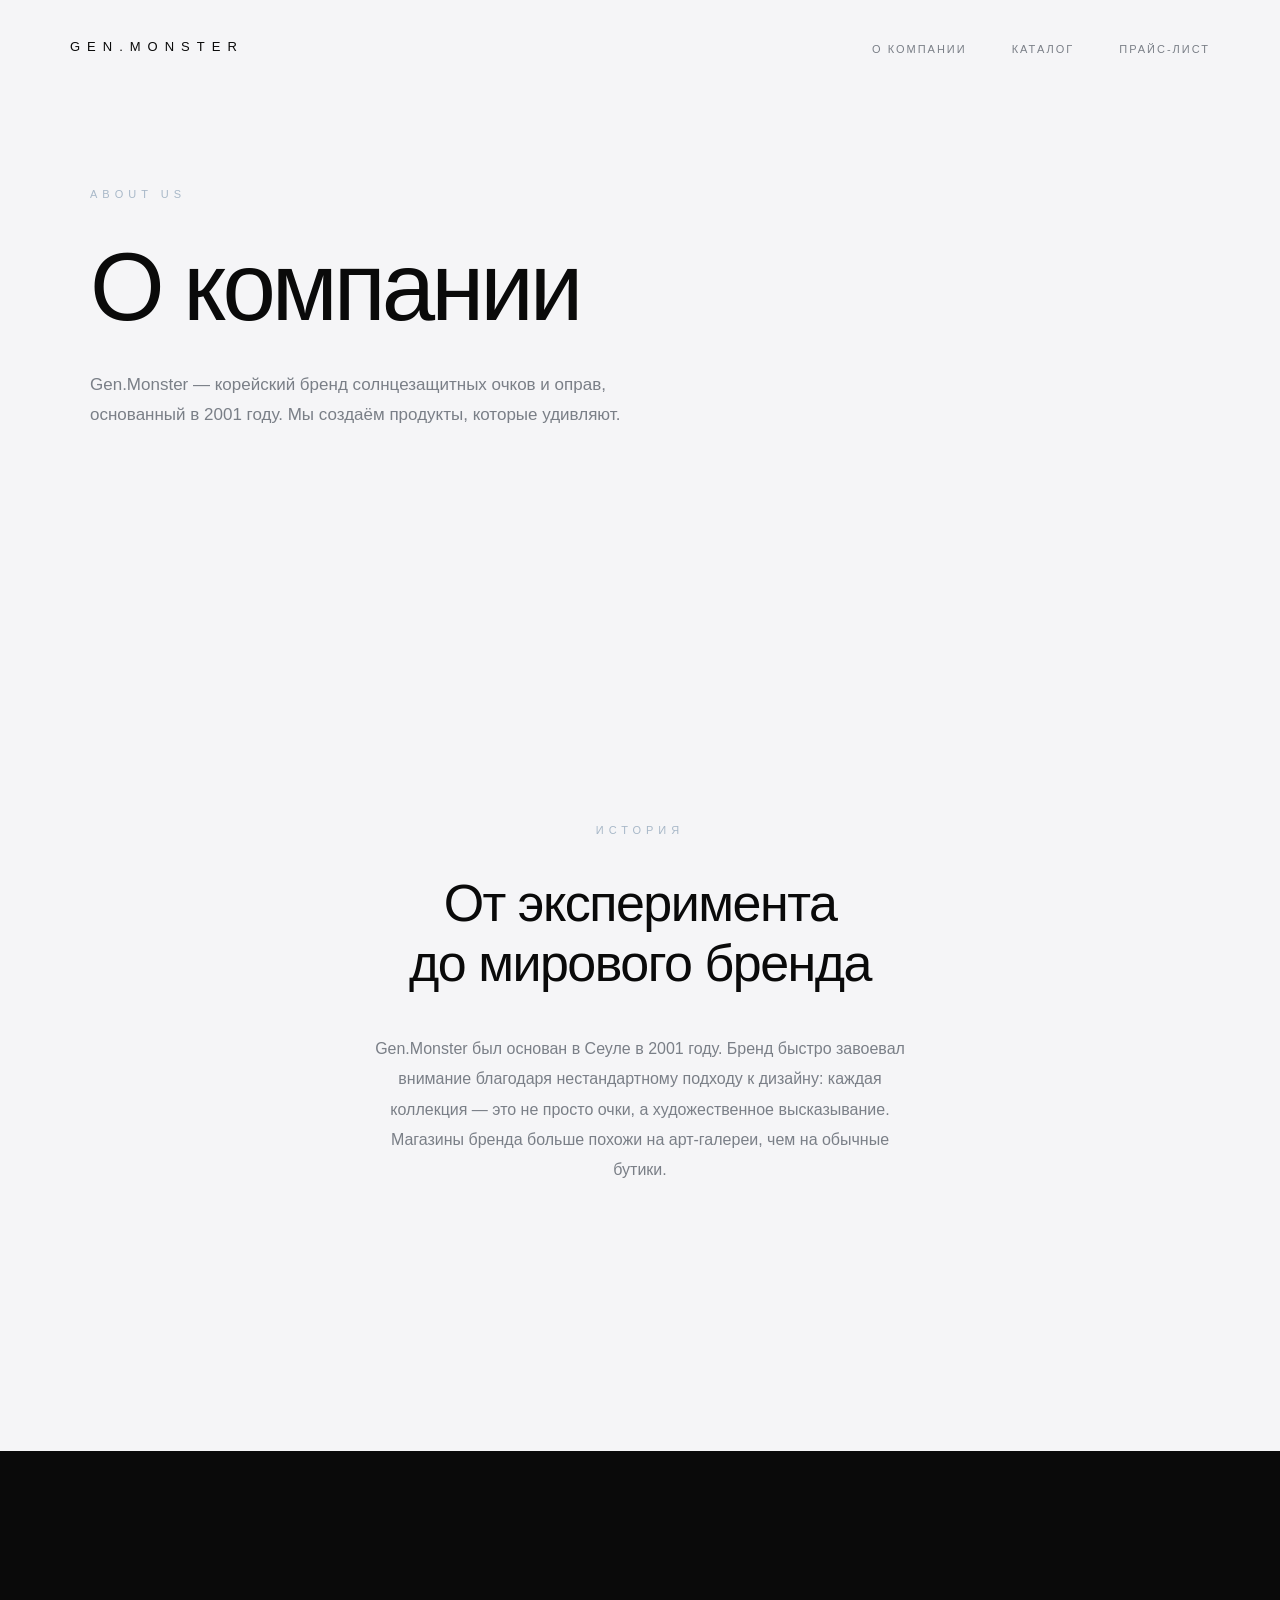
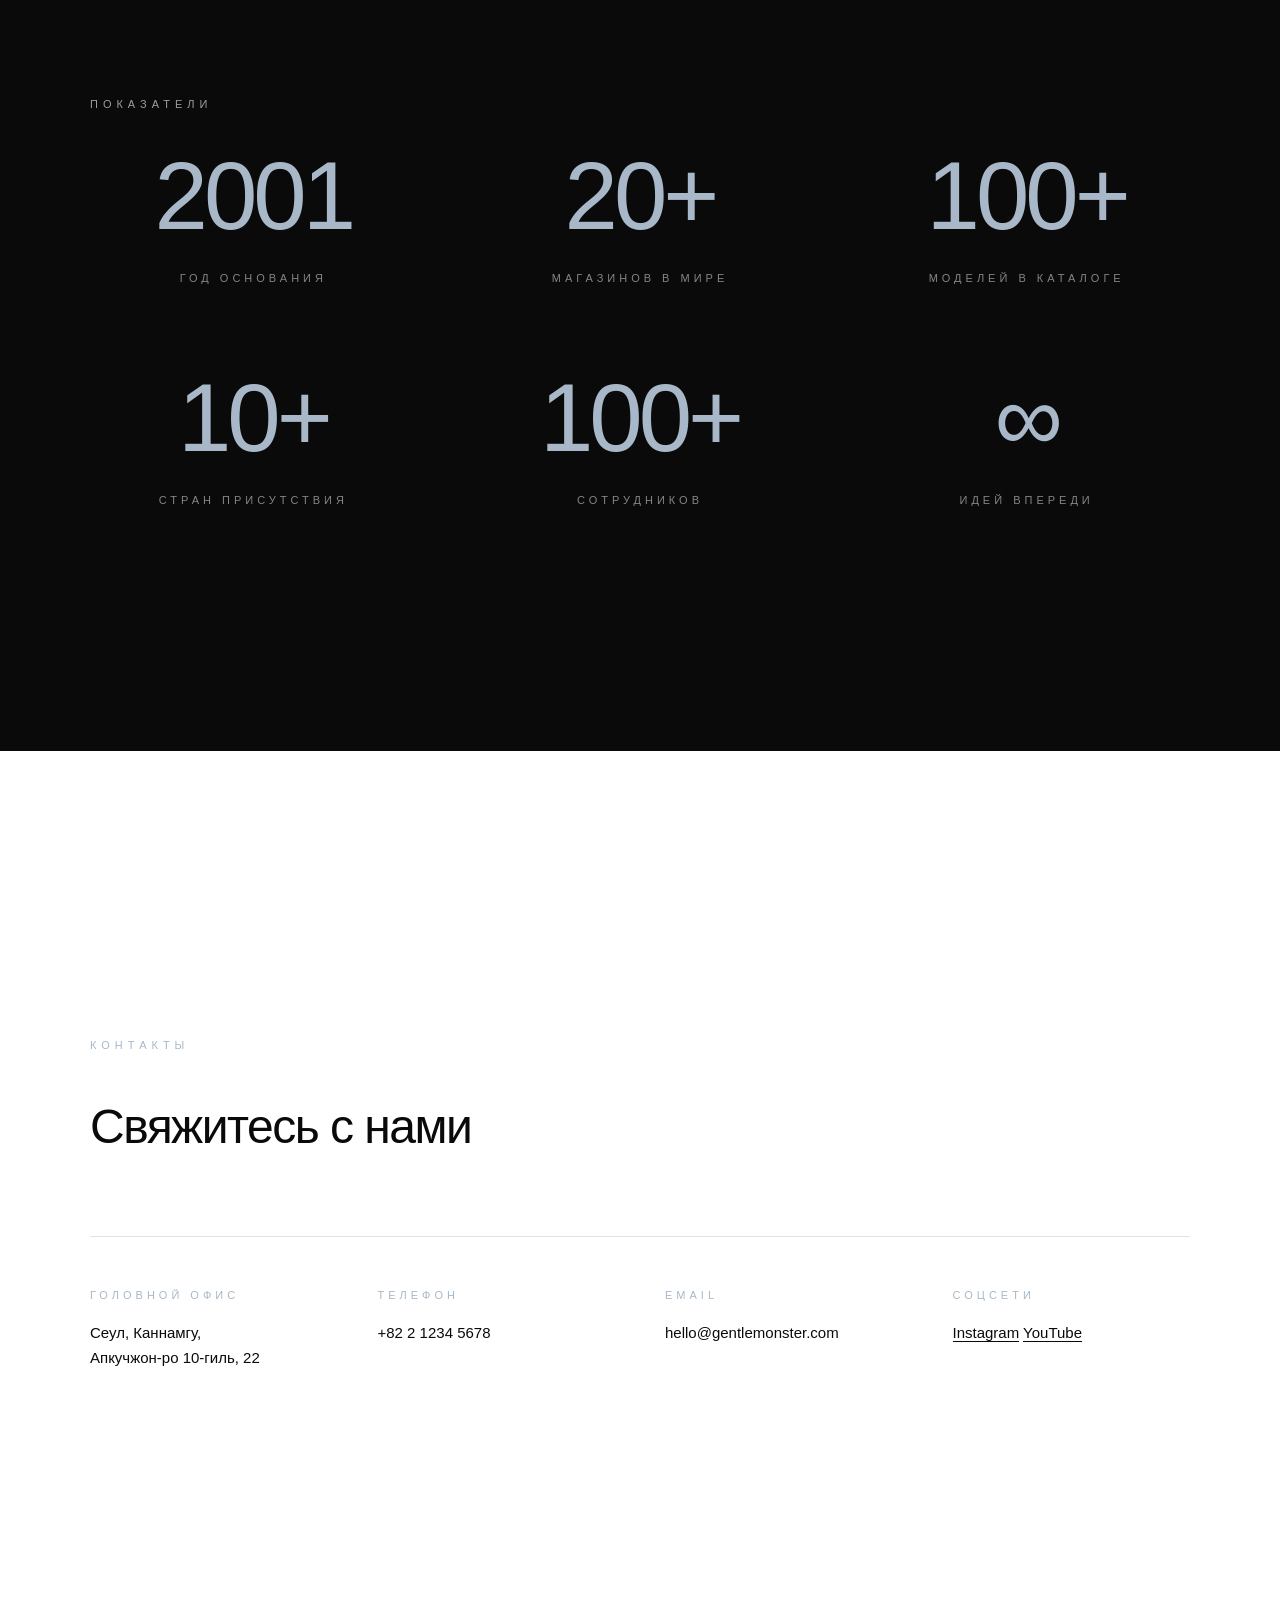
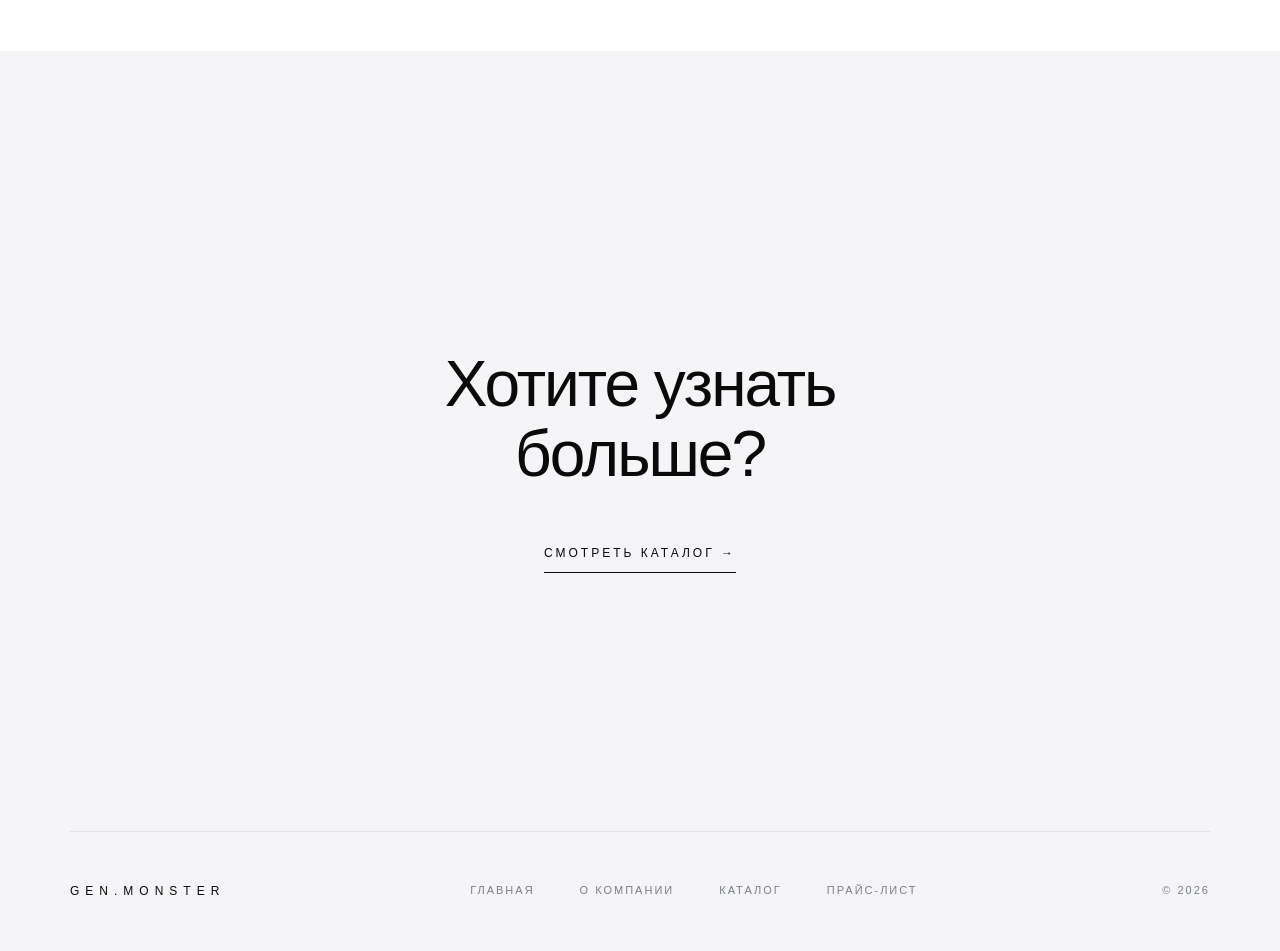
==== about.html @ 1443d214 "Add files via upload" ====
<!DOCTYPE html>
<html lang="ru">
<head>
    <meta charset="UTF-8">
    <meta name="viewport" content="width=device-width, initial-scale=1.0">
    <title>О компании — Gen.Monster</title>
    <link rel="stylesheet" href="styles.css">
</head>
<body>

    <!-- ШАПКА -->
    <header class="header"> 
           <a href="index.html" class="logo">GEN.MONSTER</a>
        <nav class="nav">
            <ul>
                <li><a href="about.html">О компании</a></li>
                <li><a href="catalog.html">Каталог</a></li>
                <li><a href="price.html">Прайс-лист</a></li>
            </ul>
        </nav>
    </header>

    <!-- ЭКРАН 1: ЗАГОЛОВОК -->
    <section class="screen screen-page-head">
        <div class="screen-content">
            <p class="label">About us</p>
            <h1>О компании</h1>
            <p class="page-desc">
                Gen.Monster — корейский бренд солнцезащитных очков и оправ,
                основанный в 2001 году. Мы создаём продукты, которые удивляют.
            </p>
        </div>
    </section>

    <!-- ЭКРАН 2: ИСТОРИЯ -->
    <section class="screen screen-about">
        <div class="screen-content centered">
            <p class="label">История</p>
            <h2>
                От эксперимента<br>
                до мирового бренда
            </h2>
            <p class="desc">
                Gen.Monster был основан в Сеуле в 2001 году.
                Бренд быстро завоевал внимание благодаря нестандартному
                подходу к дизайну: каждая коллекция — это не просто очки,
                а художественное высказывание. Магазины бренда больше похожи
                на арт-галереи, чем на обычные бутики.
            </p>
        </div>
    </section>

    <!-- ЭКРАН 3: ПОКАЗАТЕЛИ -->
    <section class="screen screen-numbers">
        <div class="screen-content">
            <p class="label label-light">Показатели</p>
            <div class="numbers-grid">
                <div class="number-item">
                    <span class="number-value">2001</span>
                    <span class="number-label">Год основания</span>
                </div>
                <div class="number-item">
                    <span class="number-value">20+</span>
                    <span class="number-label">Магазинов в мире</span>
                </div>
                <div class="number-item">
                    <span class="number-value">100+</span>
                    <span class="number-label">Моделей в каталоге</span>
                </div>
                <div class="number-item">
                    <span class="number-value">10+</span>
                    <span class="number-label">Стран присутствия</span>
                </div>
                <div class="number-item">
                    <span class="number-value">100+</span>
                    <span class="number-label">Сотрудников</span>
                </div>
                <div class="number-item">
                    <span class="number-value">∞</span>
                    <span class="number-label">Идей впереди</span>
                </div>
            </div>
        </div>
    </section>

    <!-- ЭКРАН 4: КОНТАКТЫ -->
    <section class="screen screen-contacts">
        <div class="screen-content">
            <p class="label">Контакты</p>
            <h2>Свяжитесь с нами</h2>

            <div class="contacts-grid">
                <div class="contact-item">
                    <span class="contact-label">Головной офис</span>
                    <p>Сеул, Каннамгу,<br>Апкучжон-ро 10-гиль, 22</p>
                </div>
                <div class="contact-item">
                    <span class="contact-label">Телефон</span>
                    <p>+82 2 1234 5678</p>
                </div>
                <div class="contact-item">
                    <span class="contact-label">Email</span>
                    <p>hello@gentlemonster.com</p>
                </div>
                <div class="contact-item">
                    <span class="contact-label">Соцсети</span>
                    <p>
                        <a href="#">Instagram</a>  
                        <a href="#">YouTube</a>
                    </p>
                </div>
            </div>
        </div>
    </section>

    <!-- ЭКРАН 5: ФИНАЛ + ПОДВАЛ -->
    <section class="screen screen-final">
        <div class="screen-content centered">
            <h2>
                Хотите узнать<br>
                больше?
            </h2>
            <a href="catalog.html" class="link-arrow">Смотреть каталог →</a>
        </div>
        <footer class="footer">
            <div class="footer-brand">GEN.MONSTER</div>
           <nav class="footer-nav">
                <ul>
                    <li><a href="index.html">Главная</a></li>
                    <li><a href="about.html">О компании</a></li>
                    <li><a href="catalog.html">Каталог</a></li>
                    <li><a href="price.html">Прайс-лист</a></li>
                </ul>
            </nav>
            <div class="footer-copy">© 2026</div>
        </footer>
    </section>

</body>
</html>
---- styles.css ----
/* ===== RESET ===== */
* {
    margin: 0;
    padding: 0;
    box-sizing: border-box;
}

:root {
    --bg: #f5f5f7;
    --ink: #0a0a0a;
    --muted: #7a7f87;
    --accent: #a8b8c8;
    --light: #ffffff;
}

html {
    scroll-behavior: smooth;
}

body {
    font-family: 'Helvetica Neue', Arial, sans-serif;
    background-color: var(--bg);
    color: var(--ink);
    line-height: 1.6;
    font-weight: 300;
    -webkit-font-smoothing: antialiased;
}

/* ===== ССЫЛКИ: ВСЕ СОСТОЯНИЯ ===== */
a {
    text-decoration: none;
    color: inherit;
    transition: color 0.3s;
}

a:link {
    color: inherit;
}

a:visited {
    color: inherit;
}

a:hover {
    color: var(--accent);
}

a:active {
    color: var(--ink);
}

/* Навигация: обычная и посещённая совпадают */
.nav a:link,
.nav a:visited,
.footer-nav a:link,
.footer-nav a:visited {
    color: var(--muted);
}

.nav a:hover,
.footer-nav a:hover {
    color: var(--ink);
}

.nav a:active,
.footer-nav a:active {
    color: var(--accent);
}

em {
    font-style: italic;
    color: var(--accent);
}

/* ===== HEADER ===== */
.header {
    position: fixed;
    top: 0;
    left: 0;
    right: 0;
    display: flex;
    justify-content: space-between;
    align-items: center;
    padding: 35px 70px;
    z-index: 100;
    background-color: rgba(245, 245, 247, 0.85);
    backdrop-filter: blur(12px);
    -webkit-backdrop-filter: blur(12px);
}

.logo {
    font-size: 13px;
    letter-spacing: 7px;
    font-weight: 400;
    color: var(--ink);
}

/* ===== НАВИГАЦИЯ ===== */
.nav ul,
.footer-nav ul {
    list-style: none;
    display: flex;
    gap: 45px;
    margin: 0;
    padding: 0;
}

.nav li,
.footer-nav li {
    display: inline-block;
}

.nav a,
.footer-nav a {
    font-size: 11px;
    letter-spacing: 2px;
    text-transform: uppercase;
    color: var(--muted);
    transition: color 0.3s;
}

.nav a:hover,
.footer-nav a:hover {
    color: var(--ink);
}

/* ===== ОБЩИЙ КЛАСС ДЛЯ ЭКРАНОВ ===== */
.screen {
    position: relative;
    min-height: 100vh;
    display: flex;
    align-items: center;
    justify-content: center;
    padding: 120px 70px;
    overflow: hidden;
}

.screen-content {
    max-width: 1100px;
    width: 100%;
    position: relative;
    z-index: 2;
}

.screen-content.centered {
    text-align: center;
    max-width: 800px;
}

.screen-bg {
    position: absolute;
    inset: 0;
    z-index: 1;
}

.label {
    display: inline-block;
    font-size: 11px;
    letter-spacing: 5px;
    text-transform: uppercase;
    color: var(--accent);
    margin-bottom: 35px;
}

/* ===== ССЫЛКА СО СТРЕЛКОЙ ===== */
.link-arrow {
    display: inline-block;
    font-size: 12px;
    letter-spacing: 3px;
    text-transform: uppercase;
    color: currentColor;
    padding-bottom: 8px;
    border-bottom: 1px solid currentColor;
    transition: all 0.4s;
}

.link-arrow:hover {
    letter-spacing: 5px;
    color: var(--accent);
    border-bottom-color: var(--accent);
}

/* ===== ЭКРАН 1: HERO ===== */
.screen-hero {
    color: #0a0a0a;
}

.bg-hero {
    background: linear-gradient(160deg, #d8dee5 0%, #a8b8c8 100%);
}

.screen-hero .screen-content {
    max-width: 950px;
}

.screen-hero h1 {
    font-size: 80px;
    font-weight: 300;
    line-height: 1.02;
    letter-spacing: -3px;
    margin-bottom: 55px;
}

.scroll-hint {
    position: absolute;
    bottom: 40px;
    left: 50%;
    transform: translateX(-50%);
    font-size: 10px;
    letter-spacing: 4px;
    text-transform: uppercase;
    color: rgba(255, 255, 255, 0.4);
    z-index: 2;
    animation: pulse 2s infinite;
}

@keyframes pulse {
    0%, 100% { opacity: 0.4; }
    50% { opacity: 1; }
}

/* ===== ЭКРАН 2: О БРЕНДЕ ===== */
.screen-about {
    background-color: var(--bg);
}

.screen-about h2 {
    font-size: 52px;
    font-weight: 300;
    line-height: 1.15;
    letter-spacing: -1.5px;
    margin-bottom: 40px;
}

.screen-about .desc {
    font-size: 16px;
    color: var(--muted);
    max-width: 550px;
    margin: 0 auto;
    line-height: 1.9;
}

/* ===== ЭКРАН 3: ФОТО НА ВЕСЬ ЭКРАН ===== */
.bg-editorial {
    background: linear-gradient(160deg, #c8d0d8 0%, #6a7078 100%);
}

.image-caption {
    position: absolute;
    bottom: 60px;
    left: 70px;
    color: #fff;
    z-index: 2;
}

.image-caption .label {
    color: rgba(255, 255, 255, 0.7);
    margin-bottom: 12px;
}

.image-caption p {
    font-size: 15px;
    letter-spacing: 2px;
}

/* ===== ЭКРАН 4: ЦИФРЫ ===== */
.screen-numbers {
    background-color: #0a0a0a;
    color: #fff;
}

.numbers-grid {
    display: grid;
    grid-template-columns: repeat(3, 1fr);
    gap: 60px;
    text-align: center;
}

.number-value {
    display: block;
    font-size: 96px;
    font-weight: 300;
    letter-spacing: -4px;
    color: var(--accent);
    margin-bottom: 20px;
    line-height: 1;
}

.number-label {
    font-size: 11px;
    letter-spacing: 4px;
    text-transform: uppercase;
    color: rgba(255, 255, 255, 0.5);
}

/* ===== ЭКРАН 5: ПРЕИМУЩЕСТВА ===== */
.screen-features {
    background-color: var(--light);
}

.features-list {
    margin-top: 40px;
}

.feature-row {
    display: grid;
    grid-template-columns: 60px 1fr 1.5fr;
    gap: 40px;
    align-items: center;
    padding: 45px 0;
    border-top: 1px solid #e0e3e8;
}

.feature-row:last-child {
    border-bottom: 1px solid #e8e8e8;
}

.feature-num {
    font-size: 12px;
    letter-spacing: 3px;
    color: var(--accent);
}

.feature-row h3 {
    font-size: 24px;
    font-weight: 300;
    letter-spacing: -0.5px;
}

.feature-row p {
    font-size: 15px;
    color: var(--muted);
    line-height: 1.8;
}

/* ===== ЭКРАН 6: КАРТА ===== */
.bg-map {
    background: linear-gradient(160deg, #a8b0b8 0%, #2a2e33 100%);
}

.map-overlay {
    position: relative;
    z-index: 2;
    text-align: center;
    padding: 60px 80px;
    background-color: rgba(247, 246, 243, 0.92);
    backdrop-filter: blur(15px);
    max-width: 500px;
}

.map-overlay h2 {
    font-size: 32px;
    font-weight: 300;
    margin-bottom: 15px;
    letter-spacing: -0.5px;
}

.map-address {
    font-size: 14px;
    color: var(--muted);
}

/* ===== ЭКРАН 7: ФИНАЛ ===== */
.screen-final {
    flex-direction: column;
    justify-content: space-between;
    background-color: var(--bg);
    padding: 140px 70px 0;
}

.screen-final .screen-content {
    margin: auto;
}

.screen-final h2 {
    font-size: 64px;
    font-weight: 300;
    line-height: 1.1;
    letter-spacing: -2px;
    margin-bottom: 50px;
}

/* ===== FOOTER ===== */
.footer {
    display: flex;
    justify-content: space-between;
    align-items: center;
    width: 100%;
    padding: 50px 0;
    font-size: 11px;
    letter-spacing: 2px;
    text-transform: uppercase;
    color: var(--muted);
    border-top: 1px solid #e0e3e8;
    margin-top: 100px;
}

.footer-brand {
    font-size: 12px;
    letter-spacing: 6px;
    color: var(--ink);
}

.footer-nav {
    display: flex;
    gap: 35px;
}

.footer-nav a {
    transition: color 0.3s;
}

.footer-nav a:hover {
    color: var(--ink);
}

/* ===== АДАПТИВ ===== */
@media (max-width: 900px) {
    .header {
        padding: 25px 30px;
    }
    .nav {
        gap: 20px;
    }
    .nav a {
        font-size: 10px;
    }
    .screen {
        padding: 100px 30px;
    }
    .screen-hero h1 {
        font-size: 44px;
    }
    .screen-about h2 {
        font-size: 32px;
    }
    .screen-final h2 {
        font-size: 38px;
    }
    .numbers-grid {
        grid-template-columns: 1fr;
        gap: 50px;
    }
    .number-value {
        font-size: 64px;
    }
    .feature-row {
        grid-template-columns: 1fr;
        gap: 15px;
    }
    .footer {
        flex-direction: column;
        gap: 25px;
    }
}

/* ===== СТРАНИЦА «О КОМПАНИИ» ===== */

/* Заголовок страницы */
.screen-page-head {
    min-height: 60vh;
    padding-top: 180px;
    align-items: flex-start;
}

.screen-page-head h1 {
    font-size: 96px;
    font-weight: 300;
    letter-spacing: -4px;
    line-height: 1;
    margin-bottom: 35px;
}

.page-desc {
    font-size: 17px;
    color: var(--muted);
    max-width: 550px;
    line-height: 1.8;
}

/* Светлый label (для тёмного фона) */
.label-light {
    color: rgba(255, 255, 255, 0.6);
}

/* Сетка показателей — 3 колонки */
.screen-numbers .numbers-grid {
    grid-template-columns: repeat(3, 1fr);
    gap: 80px 60px;
}

/* Контакты */
.screen-contacts {
    background-color: var(--light);
}

.screen-contacts h2 {
    font-size: 48px;
    font-weight: 300;
    letter-spacing: -1.5px;
    margin-bottom: 70px;
}

.contacts-grid {
    display: grid;
    grid-template-columns: repeat(4, 1fr);
    gap: 50px;
    padding-top: 50px;
    border-top: 1px solid #e0e3e8;
}

.contact-item {
    display: flex;
    flex-direction: column;
    gap: 15px;
}

.contact-label {
    font-size: 11px;
    letter-spacing: 4px;
    text-transform: uppercase;
    color: var(--accent);
}

.contact-item p {
    font-size: 15px;
    color: var(--ink);
    line-height: 1.7;
}

.contact-item p a {
    border-bottom: 1px solid currentColor;
    transition: color 0.3s;
}

.contact-item p a:hover {
    color: var(--accent);
}

/* ===== АДАПТИВ для about.html ===== */
@media (max-width: 900px) {
    .screen-page-head h1 {
        font-size: 52px;
        letter-spacing: -2px;
    }
    .screen-contacts h2 {
        font-size: 32px;
    }
    .contacts-grid {
        grid-template-columns: 1fr 1fr;
        gap: 40px;
    }
    .screen-numbers .numbers-grid {
        grid-template-columns: 1fr 1fr;
    }
}

/* ===== СТРАНИЦА КАТАЛОГ ===== */

.catalog {
    padding: 80px 70px 140px;
    background-color: var(--bg);
}

.catalog-grid {
    display: grid;
    grid-template-columns: repeat(3, 1fr);
    gap: 60px 40px;
    max-width: 1400px;
    margin: 0 auto;
}

.product {
    display: flex;
    flex-direction: column;
}

.product-image {
    width: 100%;
    aspect-ratio: 4 / 5;
    background: linear-gradient(160deg, #d8dee5 0%, #a8b8c8 100%);
    display: flex;
    align-items: center;
    justify-content: center;
    margin-bottom: 30px;
    overflow: hidden;
    transition: transform 0.5s;
}

.product:hover .product-image {
    transform: scale(1.02);
}

.product-placeholder {
    font-size: 11px;
    letter-spacing: 4px;
    text-transform: uppercase;
    color: rgba(255, 255, 255, 0.7);
}

.product-info {
    display: flex;
    flex-direction: column;
    gap: 12px;
}

.product-cat {
    font-size: 10px;
    letter-spacing: 3px;
    text-transform: uppercase;
    color: var(--accent);
}

.product h3 {
    font-size: 22px;
    font-weight: 400;
    letter-spacing: 0.5px;
}

.product-desc {
    font-size: 14px;
    color: var(--muted);
    line-height: 1.7;
    margin-bottom: 8px;
}

.product-specs {
    list-style: none;
    display: flex;
    flex-direction: column;
    gap: 6px;
    padding-top: 15px;
    border-top: 1px solid #e0e3e8;
}

.product-specs li {
    font-size: 12px;
    color: var(--muted);
    letter-spacing: 0.5px;
}

/* ===== АДАПТИВ ===== */
@media (max-width: 900px) {
    .catalog {
        padding: 60px 30px 100px;
    }
    .catalog-grid {
        grid-template-columns: 1fr;
        gap: 60px;
    }
}

/* ===== СТРАНИЦА ПРАЙС-ЛИСТ ===== */

.price {
    padding: 60px 70px 140px;
    background-color: var(--bg);
}

.price-wrapper {
    max-width: 1200px;
    margin: 0 auto;
}

.price-table {
    width: 100%;
    border-collapse: collapse;
    font-size: 14px;
}

/* Шапка таблицы */
.price-table thead th {
    background-color: #0a0a0a;
    color: #ffffff;
    text-align: left;
    padding: 22px 24px;
    font-size: 11px;
    letter-spacing: 3px;
    text-transform: uppercase;
    font-weight: 400;
}

.price-col {
    text-align: right;
    white-space: nowrap;
}

/* Заголовки категорий */
.row-category td {
    background-color: #d8dee5;
    color: #0a0a0a;
    font-size: 11px;
    letter-spacing: 4px;
    text-transform: uppercase;
    padding: 18px 24px;
    font-weight: 500;
}

.row-services td {
    background-color: #a8b8c8;
}

/* Обычные строки */
.price-table tbody td {
    padding: 20px 24px;
    border-bottom: 1px solid #e0e3e8;
    color: var(--ink);
}

.row-odd td {
    background-color: #f5f5f7;
}

.row-even td {
    background-color: #ffffff;
}

/* Акция */
.row-promo td {
    background-color: #0a0a0a;
    color: #a8b8c8;
    font-size: 14px;
    letter-spacing: 1px;
    padding: 22px 24px;
}

.row-promo .price-col {
    font-size: 18px;
    font-weight: 500;
    color: #a8b8c8;
}

/* Примечание */
.price-note {
    margin-top: 25px;
    font-size: 12px;
    color: var(--muted);
    letter-spacing: 1px;
    text-align: right;
}

/* Hover по строкам */
.price-table tbody tr:not(.row-category):not(.row-promo):hover td {
    background-color: #eef1f5;
}

/* ===== АДАПТИВ ===== */
@media (max-width: 900px) {
    .price {
        padding: 40px 20px 100px;
    }
    .price-table {
        font-size: 12px;
    }
    .price-table thead th,
    .price-table tbody td {
        padding: 14px 12px;
    }
    .price-table thead th:nth-child(3),
    .price-table tbody td:nth-child(3) {
        display: none;
    }
}
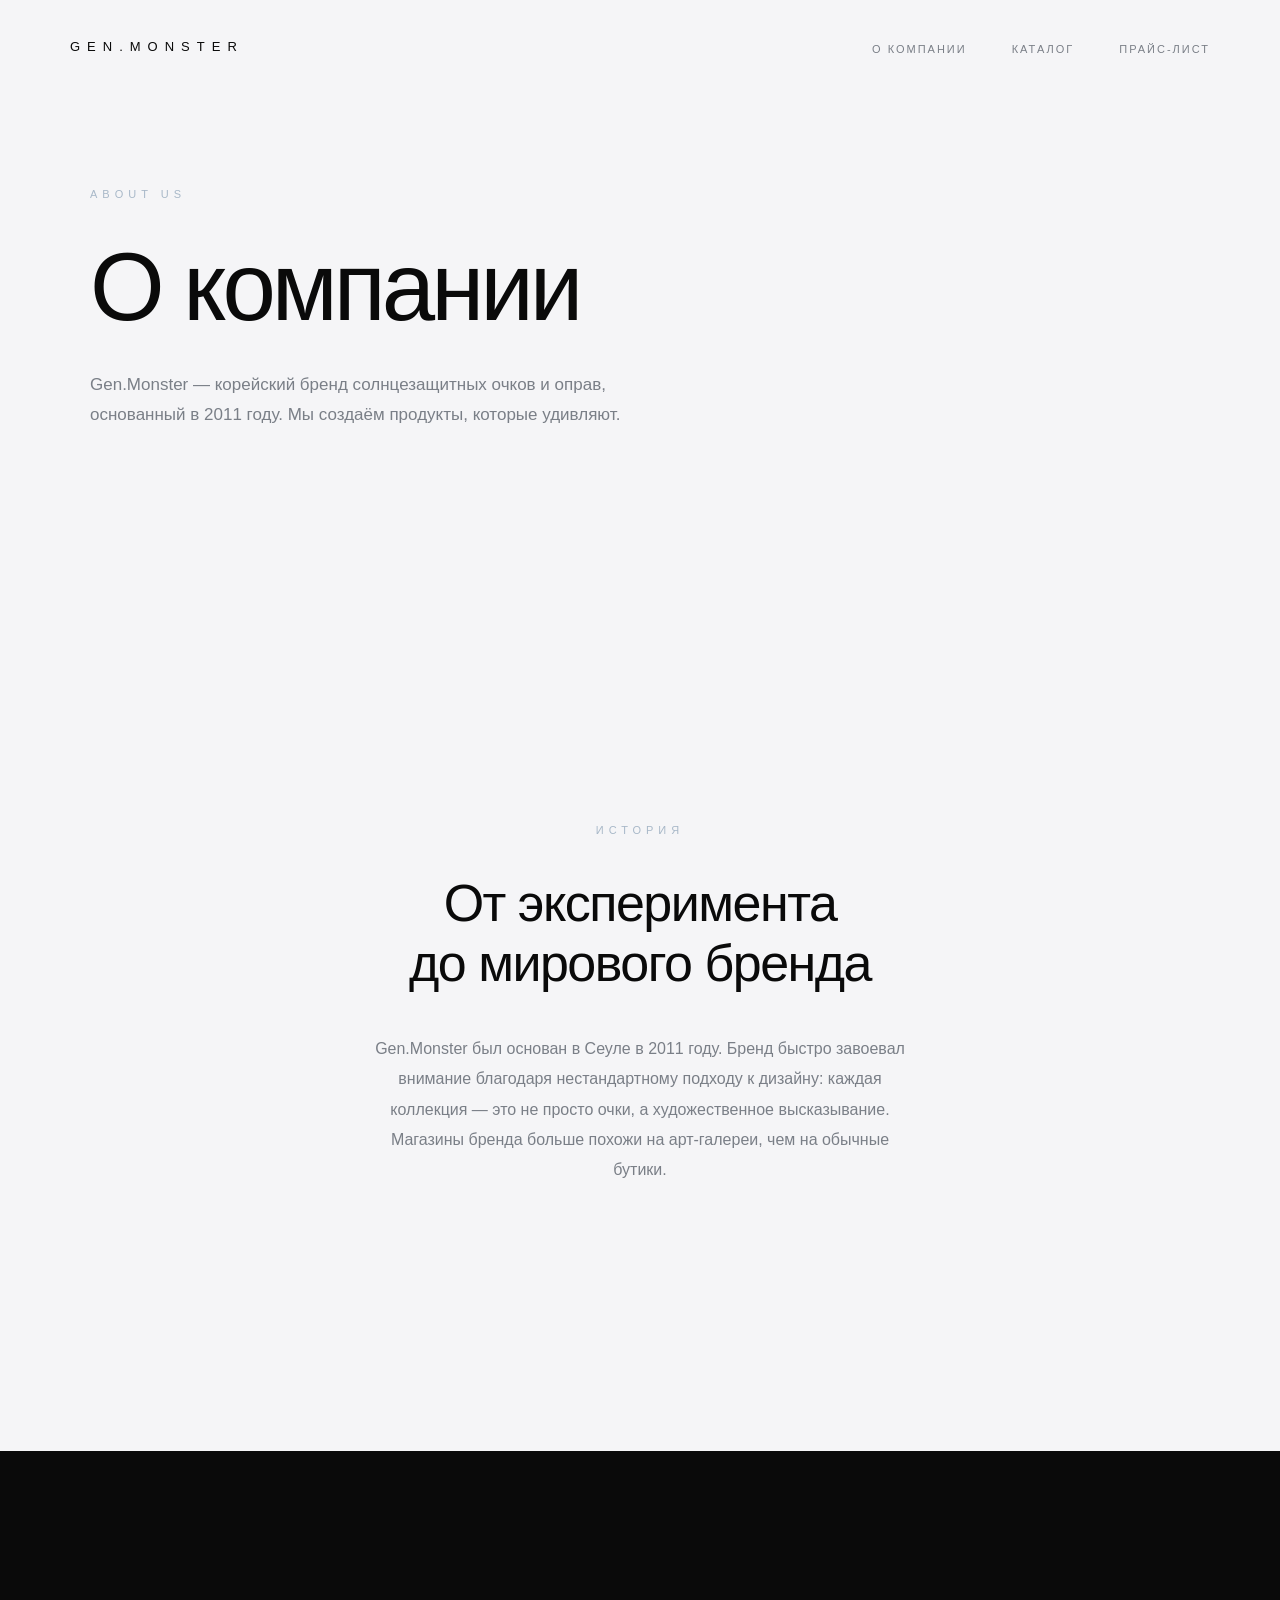
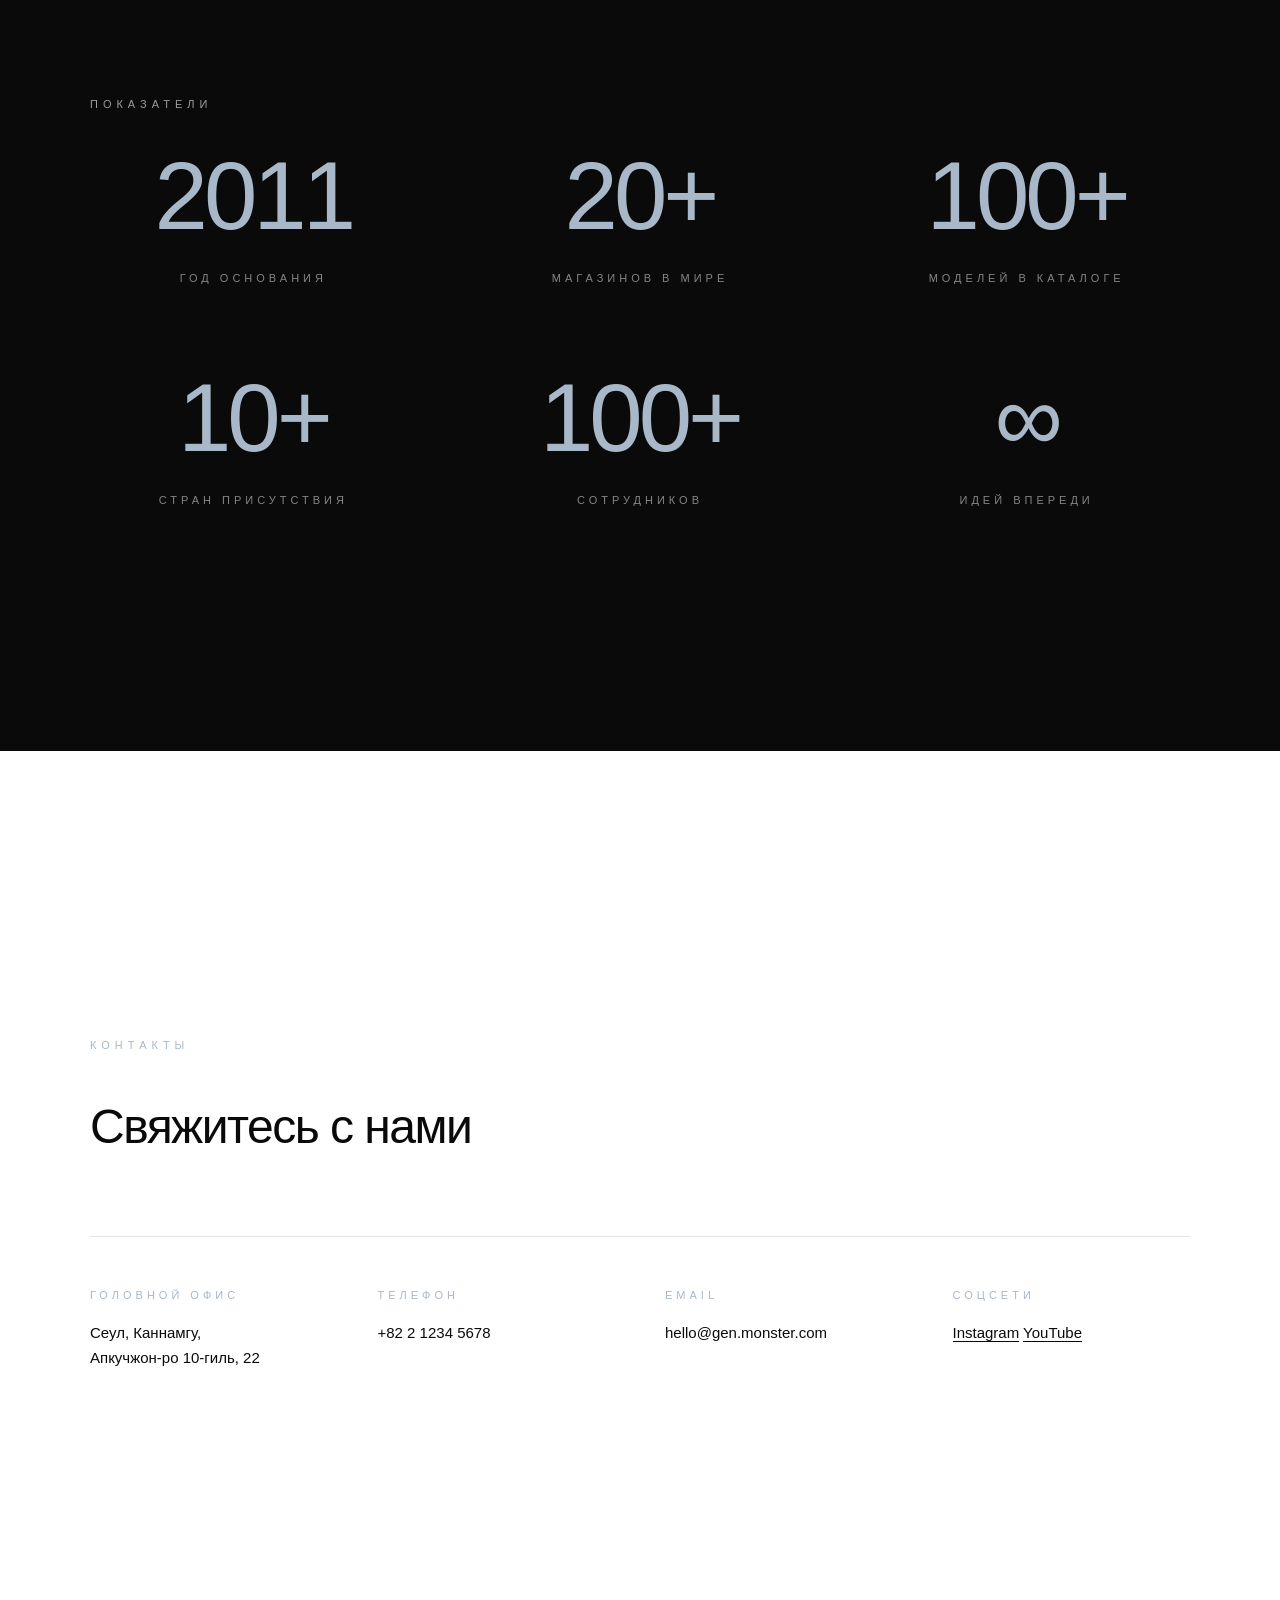
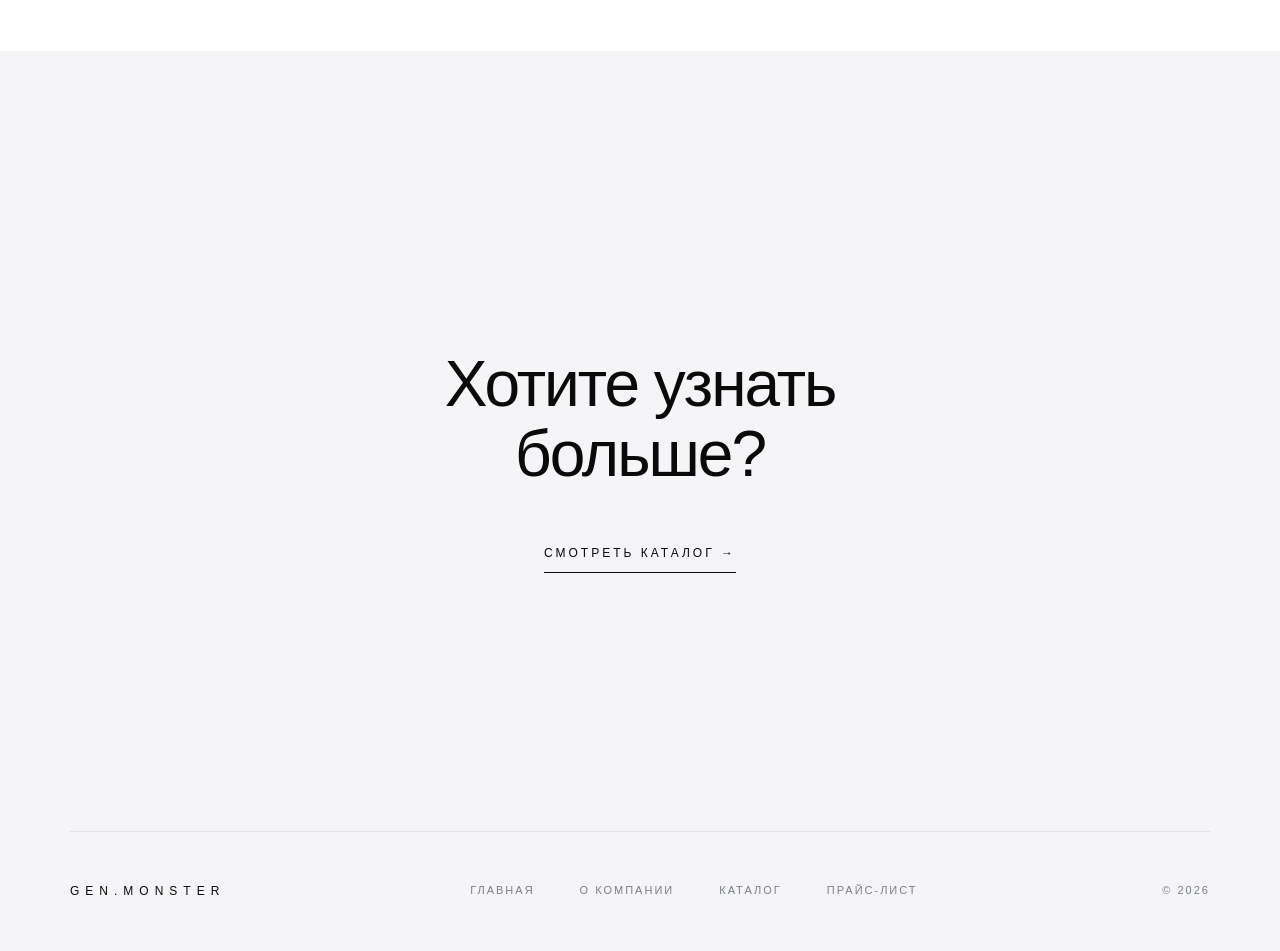
==== commit 7a142ee8: "Update about.html исправление года на 11 и почты" ====
--- a/about.html
+++ b/about.html
@@ -27,7 +27,7 @@
             <h1>О компании</h1>
             <p class="page-desc">
                 Gen.Monster — корейский бренд солнцезащитных очков и оправ,
-                основанный в 2001 году. Мы создаём продукты, которые удивляют.
+                основанный в 2011 году. Мы создаём продукты, которые удивляют.
             </p>
         </div>
     </section>
@@ -41,7 +41,7 @@
                 до мирового бренда
             </h2>
             <p class="desc">
-                Gen.Monster был основан в Сеуле в 2001 году.
+                Gen.Monster был основан в Сеуле в 2011 году.
                 Бренд быстро завоевал внимание благодаря нестандартному
                 подходу к дизайну: каждая коллекция — это не просто очки,
                 а художественное высказывание. Магазины бренда больше похожи
@@ -56,7 +56,7 @@
             <p class="label label-light">Показатели</p>
             <div class="numbers-grid">
                 <div class="number-item">
-                    <span class="number-value">2001</span>
+                    <span class="number-value">2011</span>
                     <span class="number-label">Год основания</span>
                 </div>
                 <div class="number-item">
@@ -100,7 +100,7 @@
                 </div>
                 <div class="contact-item">
                     <span class="contact-label">Email</span>
-                    <p>hello@gentlemonster.com</p>
+                    <p>hello@gen.monster.com</p>
                 </div>
                 <div class="contact-item">
                     <span class="contact-label">Соцсети</span>
@@ -137,4 +137,4 @@
     </section>
 
 </body>
-</html>+</html>
--- a/styles.css
+++ b/styles.css
@@ -151,6 +151,27 @@
     position: absolute;
     inset: 0;
     z-index: 1;
+    overflow: hidden;
+
+}
+
+.screen-bg img,
+.screen-bg video,
+.screen-bg iframe {
+    position: absolute;
+    inset: 0;
+    width: 100%;
+    height: 100%;
+    object-fit: cover;
+    border: 0;
+    display: block;
+}
+
+.overlay {
+    position: absolute;
+    inset: 0;
+    background: rgba(245, 245, 247, 0.25);
+    z-index: 1;
 }
 
 .label {
@@ -339,13 +360,15 @@
 }
 
 .map-overlay {
-    position: relative;
+    position: absolute;
+    bottom: 0;
+    left: 0;
+    right: 0;
     z-index: 2;
     text-align: center;
-    padding: 60px 80px;
-    background-color: rgba(247, 246, 243, 0.92);
+    padding: 40px 60px;
+    background-color: rgba(247, 246, 243, 0.95);
     backdrop-filter: blur(15px);
-    max-width: 500px;
 }
 
 .map-overlay h2 {
@@ -414,46 +437,62 @@
     color: var(--ink);
 }
 
-/* ===== АДАПТИВ ===== */
 @media (max-width: 900px) {
     .header {
-        padding: 25px 30px;
-    }
-    .nav {
+        padding: 20px 25px;
+        flex-wrap: wrap;
+        gap: 15px;
+    }
+
+    .logo {
+        font-size: 11px;
+        letter-spacing: 4px;
+    }
+
+    .nav ul {
         gap: 20px;
     }
+
     .nav a {
-        font-size: 10px;
-    }
+        font-size: 9px;
+        letter-spacing: 1px;
+    }
+
     .screen {
         padding: 100px 30px;
     }
+
     .screen-hero h1 {
         font-size: 44px;
     }
+
     .screen-about h2 {
         font-size: 32px;
     }
+
     .screen-final h2 {
         font-size: 38px;
     }
+
     .numbers-grid {
         grid-template-columns: 1fr;
         gap: 50px;
     }
+
     .number-value {
         font-size: 64px;
     }
+
     .feature-row {
         grid-template-columns: 1fr;
         gap: 15px;
     }
+
     .footer {
         flex-direction: column;
         gap: 25px;
     }
 }
-
 /* ===== СТРАНИЦА «О КОМПАНИИ» ===== */
 
 /* Заголовок страницы */
@@ -585,6 +624,17 @@
     margin-bottom: 30px;
     overflow: hidden;
     transition: transform 0.5s;
+}
+
+.product-image img {
+    width: 100%;
+    height: 100%;
+    object-fit: cover;
+    display: block;
+}
+
+.product:hover .product-image {
+    transform: scale(1.02);
 }
 
 .product:hover .product-image {
@@ -762,3 +812,55 @@
     }
 }
 
+@media (max-width: 600px) {
+    .header {
+        padding: 15px 18px;
+    }
+
+    .logo {
+        font-size: 10px;
+        letter-spacing: 3px;
+    }
+
+    .nav ul {
+        gap: 12px;
+    }
+
+    .nav a {
+        font-size: 8px;
+        letter-spacing: 1px;
+    }
+
+    .screen {
+        padding: 90px 20px 60px;
+    }
+
+    .screen-hero h1 {
+        font-size: 32px;
+        letter-spacing: -1px;
+    }
+
+    .screen-about h2 {
+        font-size: 24px;
+    }
+
+    .screen-page-head h1 {
+        font-size: 38px;
+    }
+
+    .screen-final h2 {
+        font-size: 28px;
+    }
+
+    .number-value {
+        font-size: 48px;
+    }
+
+    .map-overlay {
+        padding: 30px 25px;
+    }
+
+    .map-overlay h2 {
+        font-size: 22px;
+    }
+}
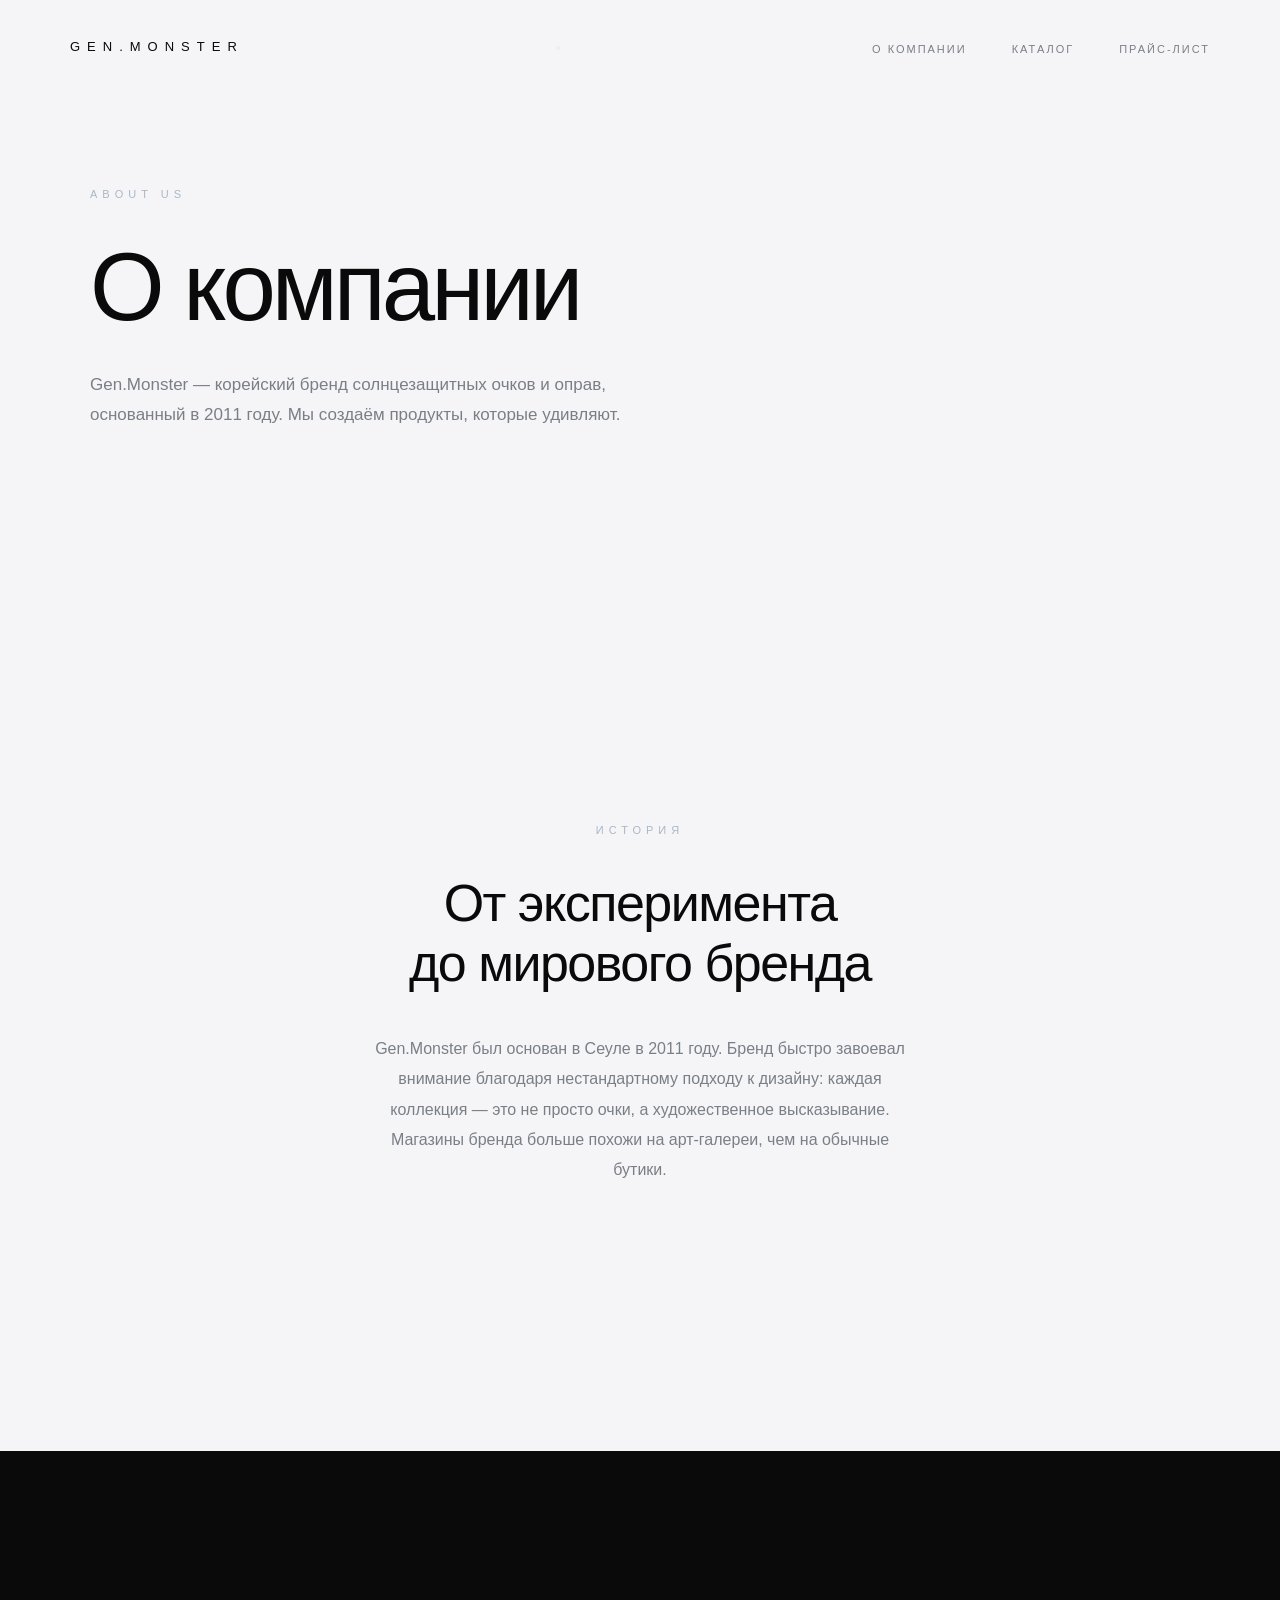
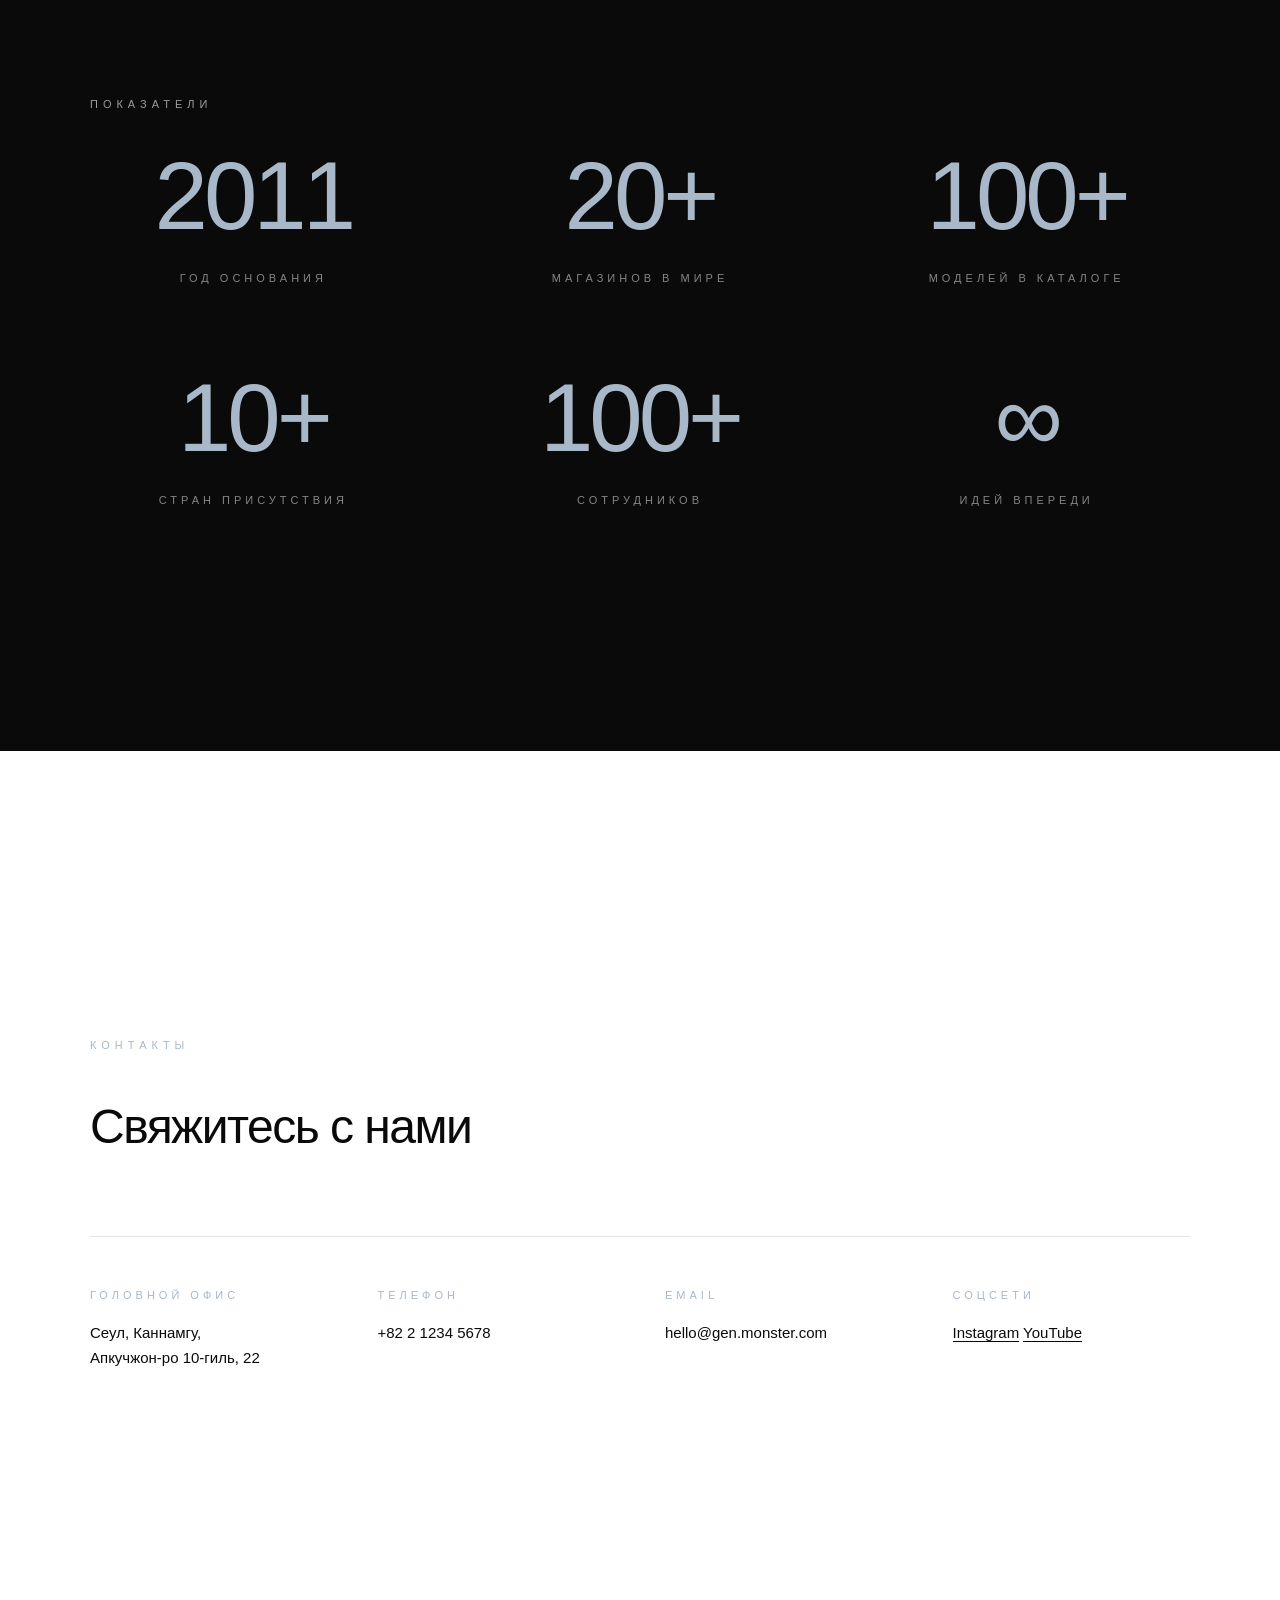
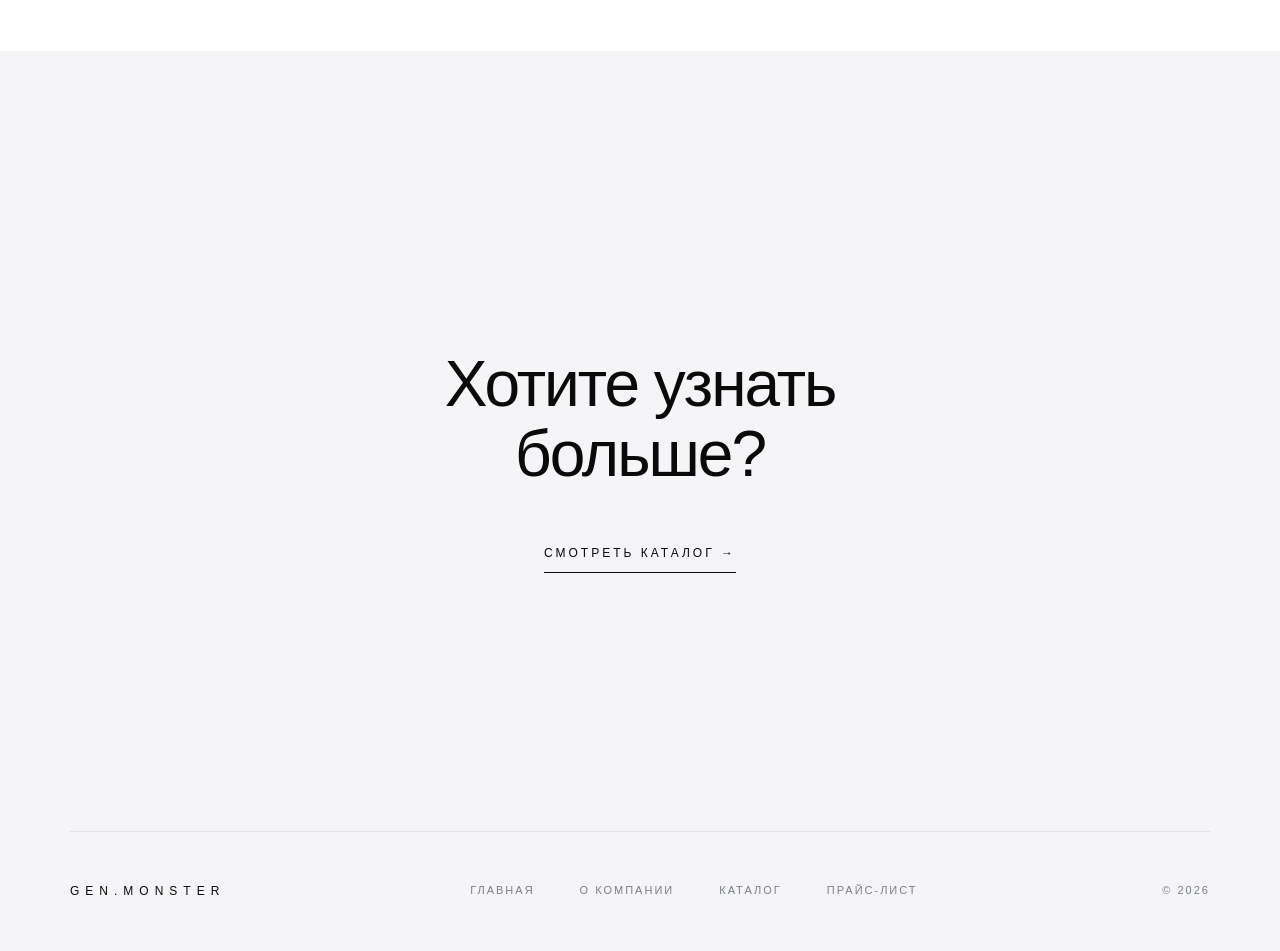
==== commit 4b2adec9: "Update about.html  <button class="burger" id="burger" aria-label="Открыть меню">         <span></sp" ====
--- a/about.html
+++ b/about.html
@@ -5,12 +5,18 @@
     <meta name="viewport" content="width=device-width, initial-scale=1.0">
     <title>О компании — Gen.Monster</title>
     <link rel="stylesheet" href="styles.css">
+    <script src="js/script.js" defer></script>
 </head>
 <body>
 
     <!-- ШАПКА -->
     <header class="header"> 
            <a href="index.html" class="logo">GEN.MONSTER</a>
+           <button class="burger" id="burger" aria-label="Открыть меню">
+                <span></span>
+                <span></span>
+                <span></span>
+            </button>
         <nav class="nav">
             <ul>
                 <li><a href="about.html">О компании</a></li>
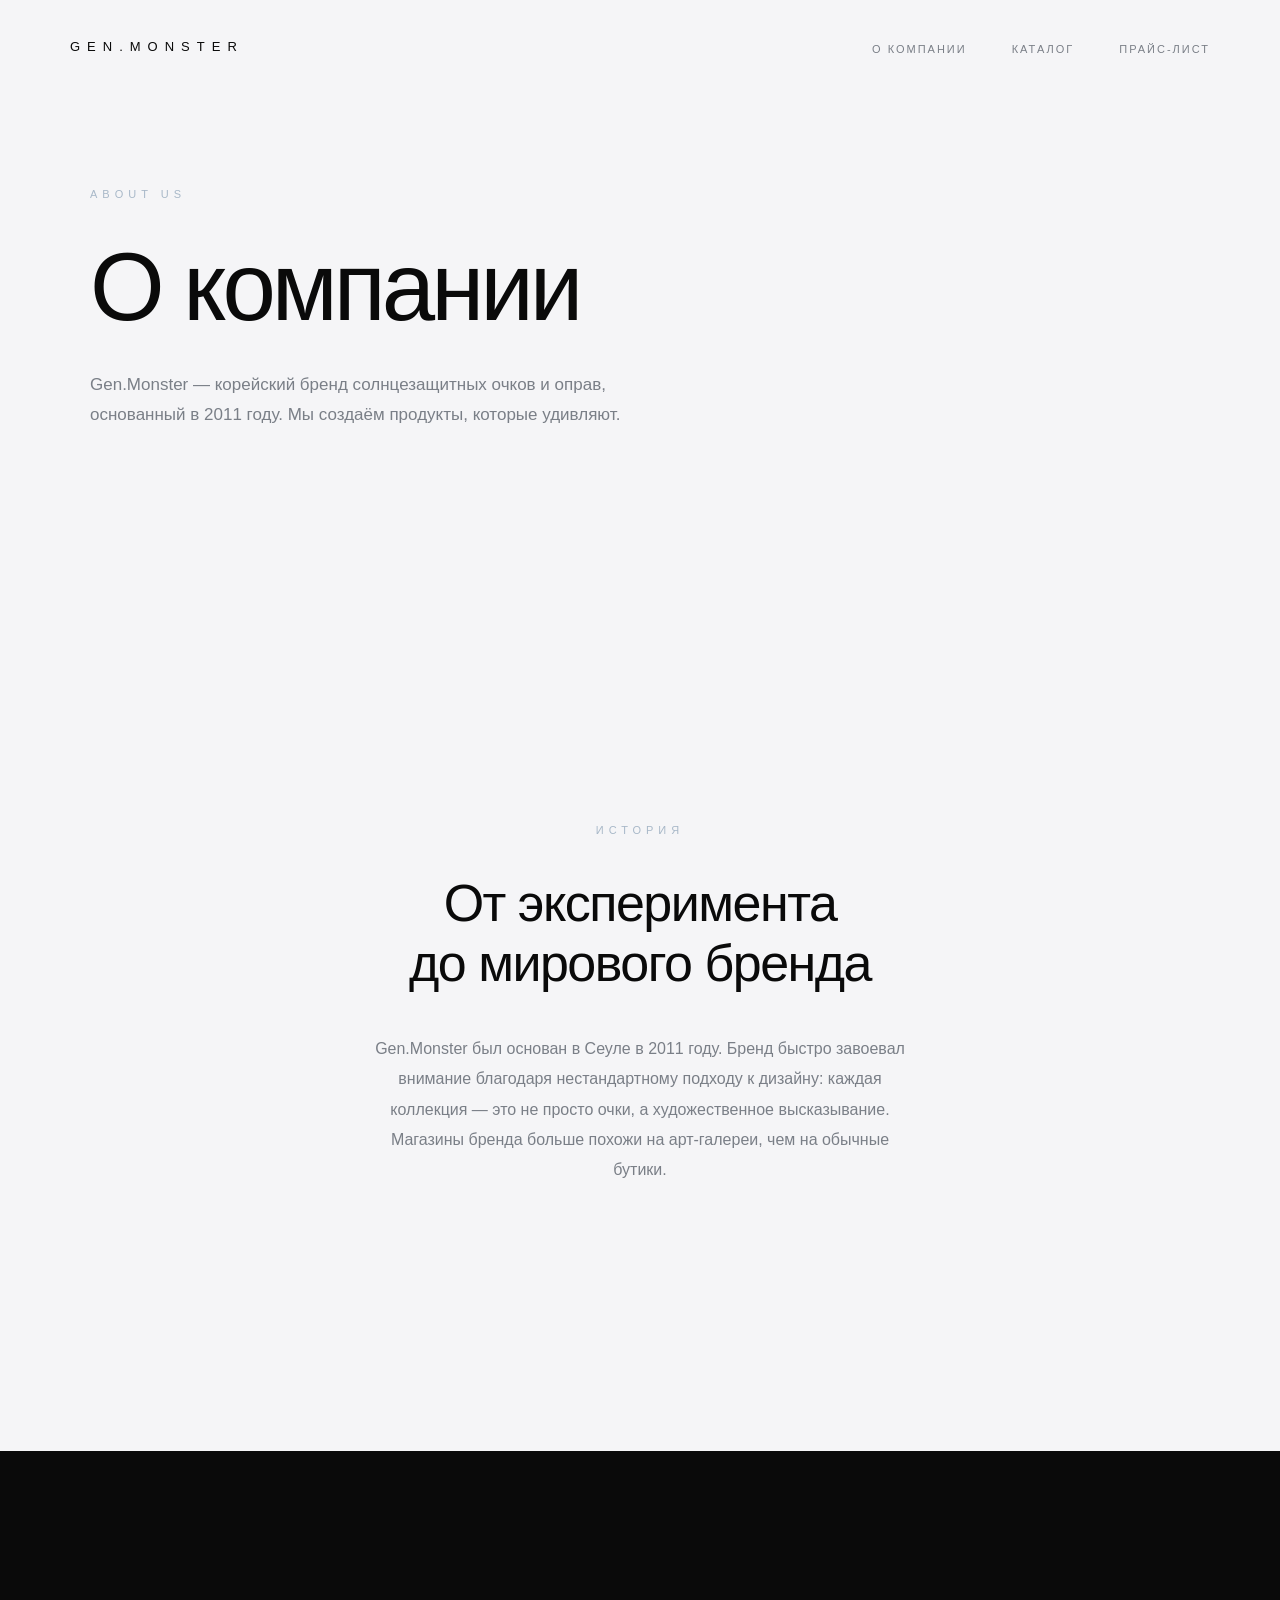
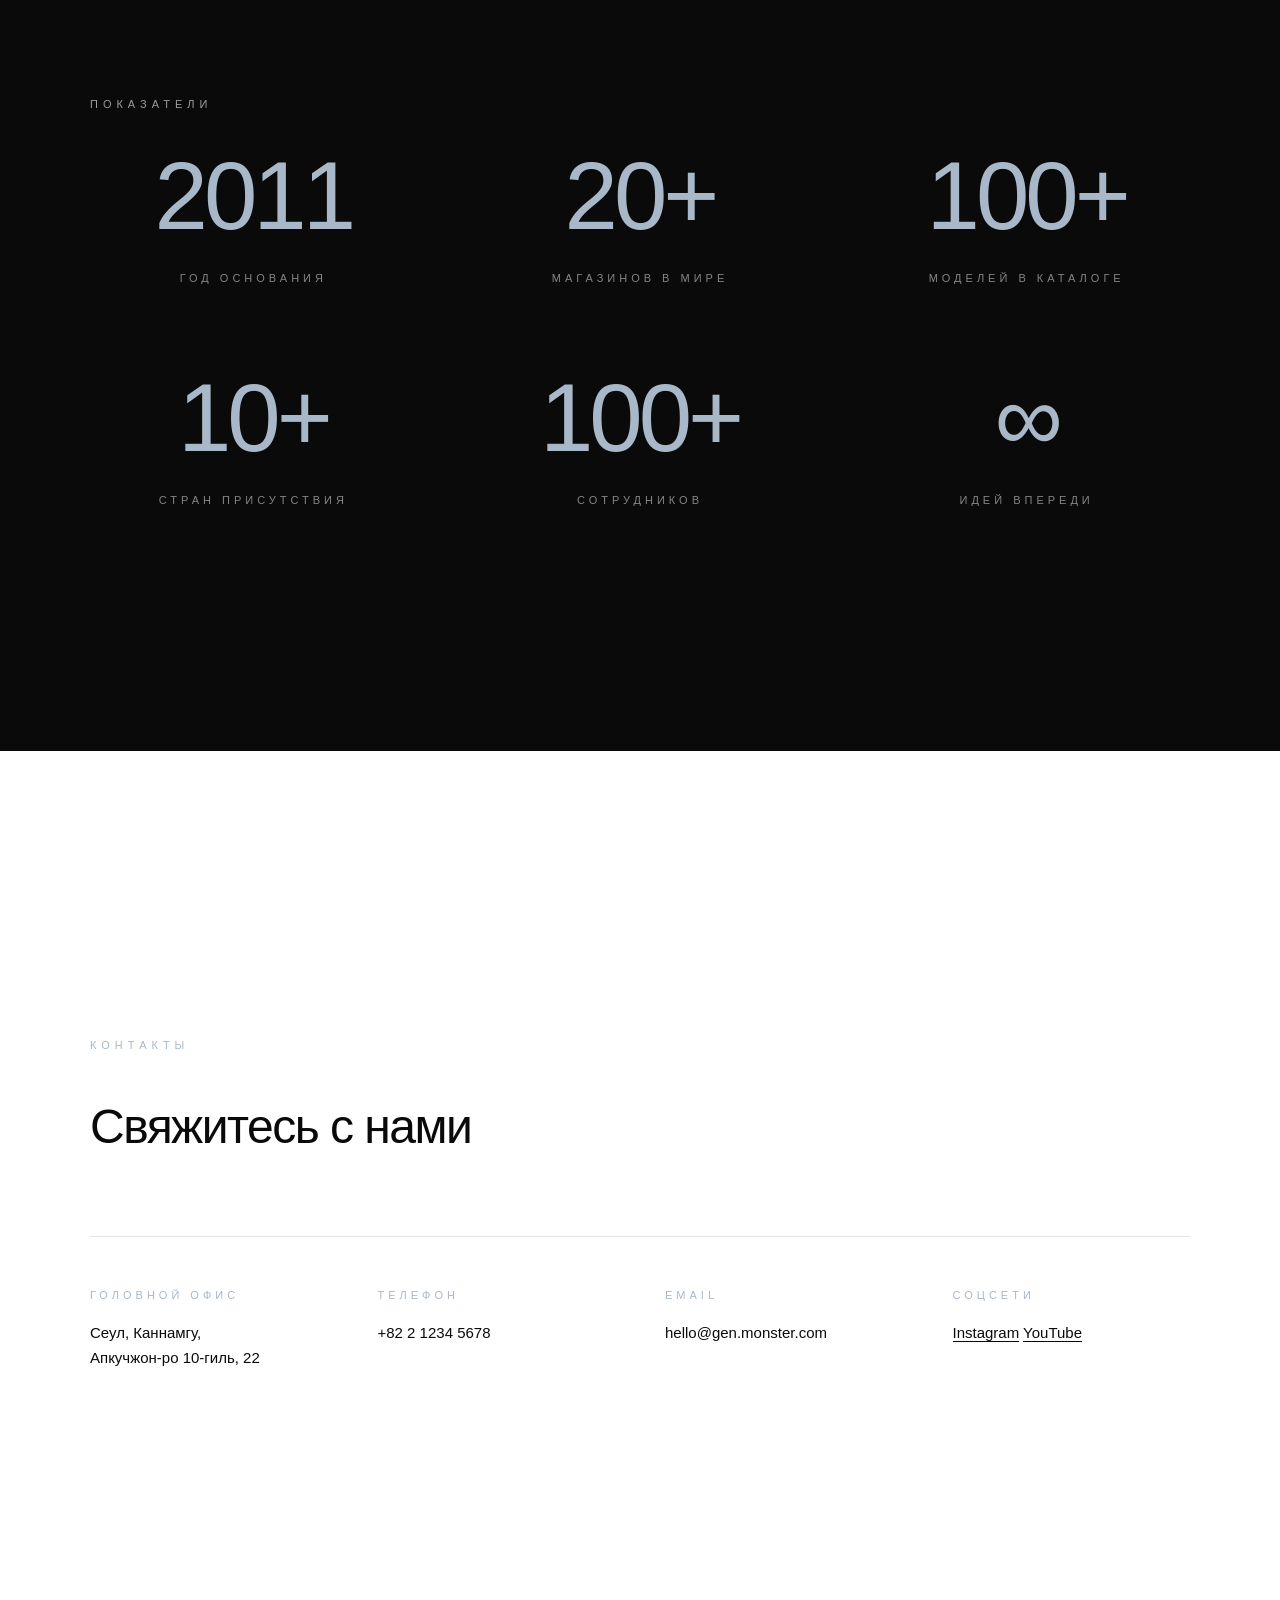
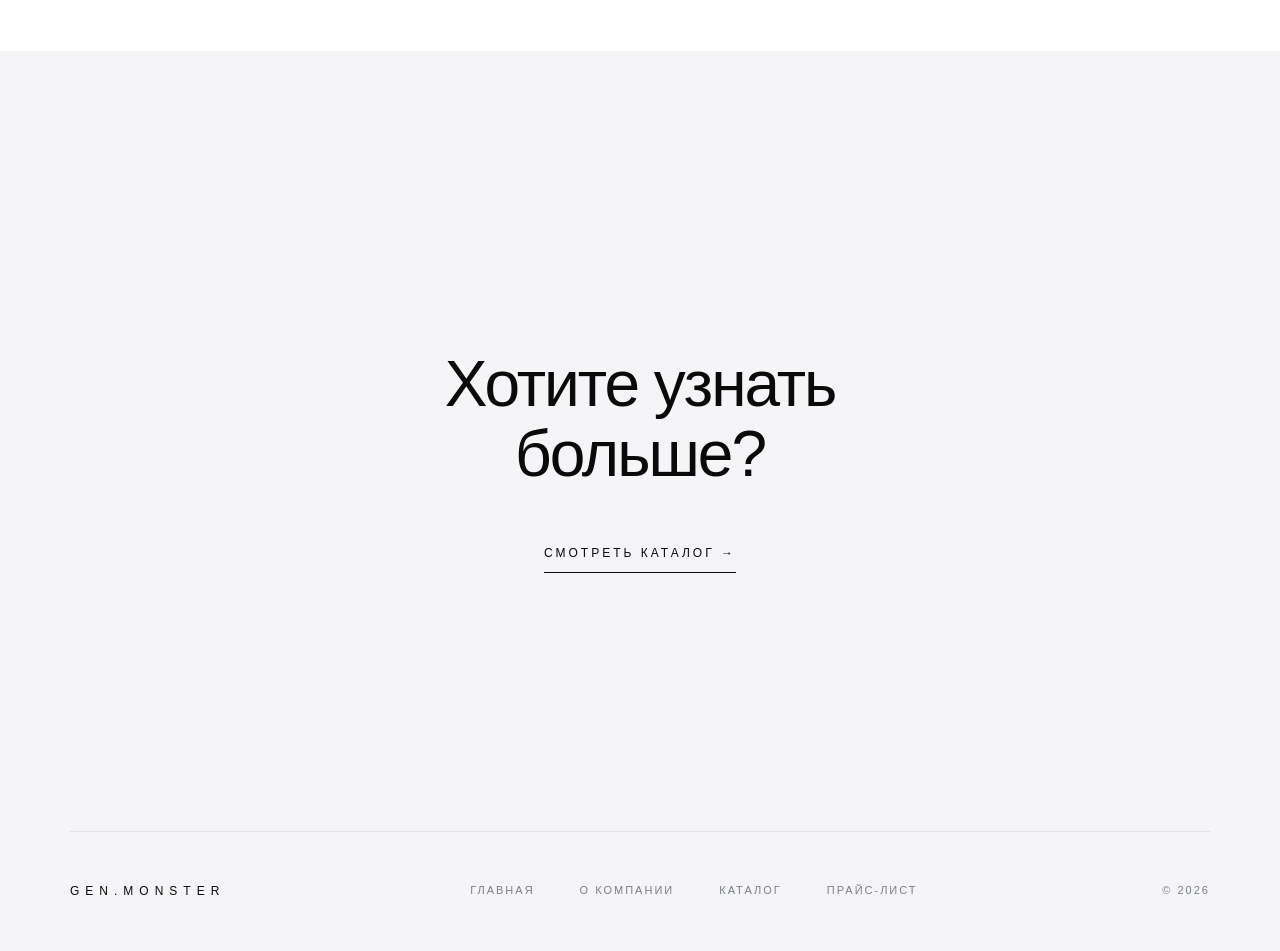
==== commit 92dbb832: "Update about.html id="nav"" ====
--- a/about.html
+++ b/about.html
@@ -17,7 +17,7 @@
                 <span></span>
                 <span></span>
             </button>
-        <nav class="nav">
+        <nav class="nav" id="nav">
             <ul>
                 <li><a href="about.html">О компании</a></li>
                 <li><a href="catalog.html">Каталог</a></li>
--- a/styles.css
+++ b/styles.css
@@ -49,7 +49,6 @@
     color: var(--ink);
 }
 
-/* Навигация: обычная и посещённая совпадают */
 .nav a:link,
 .nav a:visited,
 .footer-nav a:link,
@@ -152,7 +151,6 @@
     inset: 0;
     z-index: 1;
     overflow: hidden;
-
 }
 
 .screen-bg img,
@@ -183,6 +181,10 @@
     margin-bottom: 35px;
 }
 
+.label-light {
+    color: rgba(255, 255, 255, 0.6);
+}
+
 /* ===== ССЫЛКА СО СТРЕЛКОЙ ===== */
 .link-arrow {
     display: inline-block;
@@ -333,7 +335,7 @@
 }
 
 .feature-row:last-child {
-    border-bottom: 1px solid #e8e8e8;
+    border-bottom: 1px solid #e0e3e8;
 }
 
 .feature-num {
@@ -437,65 +439,7 @@
     color: var(--ink);
 }
 
-@media (max-width: 900px) {
-    .header {
-        padding: 20px 25px;
-        flex-wrap: wrap;
-        gap: 15px;
-    }
-
-    .logo {
-        font-size: 11px;
-        letter-spacing: 4px;
-    }
-
-    .nav ul {
-        gap: 20px;
-    }
-
-    .nav a {
-        font-size: 9px;
-        letter-spacing: 1px;
-    }
-
-    .screen {
-        padding: 100px 30px;
-    }
-
-    .screen-hero h1 {
-        font-size: 44px;
-    }
-
-    .screen-about h2 {
-        font-size: 32px;
-    }
-
-    .screen-final h2 {
-        font-size: 38px;
-    }
-
-    .numbers-grid {
-        grid-template-columns: 1fr;
-        gap: 50px;
-    }
-
-    .number-value {
-        font-size: 64px;
-    }
-
-    .feature-row {
-        grid-template-columns: 1fr;
-        gap: 15px;
-    }
-
-    .footer {
-        flex-direction: column;
-        gap: 25px;
-    }
-}
 /* ===== СТРАНИЦА «О КОМПАНИИ» ===== */
-
-/* Заголовок страницы */
 .screen-page-head {
     min-height: 60vh;
     padding-top: 180px;
@@ -517,12 +461,6 @@
     line-height: 1.8;
 }
 
-/* Светлый label (для тёмного фона) */
-.label-light {
-    color: rgba(255, 255, 255, 0.6);
-}
-
-/* Сетка показателей — 3 колонки */
 .screen-numbers .numbers-grid {
     grid-template-columns: repeat(3, 1fr);
     gap: 80px 60px;
@@ -576,26 +514,7 @@
     color: var(--accent);
 }
 
-/* ===== АДАПТИВ для about.html ===== */
-@media (max-width: 900px) {
-    .screen-page-head h1 {
-        font-size: 52px;
-        letter-spacing: -2px;
-    }
-    .screen-contacts h2 {
-        font-size: 32px;
-    }
-    .contacts-grid {
-        grid-template-columns: 1fr 1fr;
-        gap: 40px;
-    }
-    .screen-numbers .numbers-grid {
-        grid-template-columns: 1fr 1fr;
-    }
-}
-
 /* ===== СТРАНИЦА КАТАЛОГ ===== */
-
 .catalog {
     padding: 80px 70px 140px;
     background-color: var(--bg);
@@ -637,17 +556,6 @@
     transform: scale(1.02);
 }
 
-.product:hover .product-image {
-    transform: scale(1.02);
-}
-
-.product-placeholder {
-    font-size: 11px;
-    letter-spacing: 4px;
-    text-transform: uppercase;
-    color: rgba(255, 255, 255, 0.7);
-}
-
 .product-info {
     display: flex;
     flex-direction: column;
@@ -689,19 +597,7 @@
     letter-spacing: 0.5px;
 }
 
-/* ===== АДАПТИВ ===== */
-@media (max-width: 900px) {
-    .catalog {
-        padding: 60px 30px 100px;
-    }
-    .catalog-grid {
-        grid-template-columns: 1fr;
-        gap: 60px;
-    }
-}
-
 /* ===== СТРАНИЦА ПРАЙС-ЛИСТ ===== */
-
 .price {
     padding: 60px 70px 140px;
     background-color: var(--bg);
@@ -718,7 +614,6 @@
     font-size: 14px;
 }
 
-/* Шапка таблицы */
 .price-table thead th {
     background-color: #0a0a0a;
     color: #ffffff;
@@ -735,7 +630,6 @@
     white-space: nowrap;
 }
 
-/* Заголовки категорий */
 .row-category td {
     background-color: #d8dee5;
     color: #0a0a0a;
@@ -750,7 +644,6 @@
     background-color: #a8b8c8;
 }
 
-/* Обычные строки */
 .price-table tbody td {
     padding: 20px 24px;
     border-bottom: 1px solid #e0e3e8;
@@ -765,7 +658,6 @@
     background-color: #ffffff;
 }
 
-/* Акция */
 .row-promo td {
     background-color: #0a0a0a;
     color: #a8b8c8;
@@ -780,7 +672,6 @@
     color: #a8b8c8;
 }
 
-/* Примечание */
 .price-note {
     margin-top: 25px;
     font-size: 12px;
@@ -789,29 +680,170 @@
     text-align: right;
 }
 
-/* Hover по строкам */
 .price-table tbody tr:not(.row-category):not(.row-promo):hover td {
     background-color: #eef1f5;
 }
 
-/* ===== АДАПТИВ ===== */
+/* ===== БУРГЕР-МЕНЮ ===== */
+.burger {
+    display: none;
+    flex-direction: column;
+    justify-content: space-between;
+    width: 28px;
+    height: 20px;
+    background: none;
+    border: none;
+    cursor: pointer;
+    padding: 0;
+    z-index: 110;
+}
+
+.burger span {
+    display: block;
+    height: 2px;
+    width: 100%;
+    background-color: var(--ink);
+    transition: all 0.3s;
+}
+
+.burger.active span:nth-child(1) {
+    transform: translateY(9px) rotate(45deg);
+}
+
+.burger.active span:nth-child(2) {
+    opacity: 0;
+}
+
+.burger.active span:nth-child(3) {
+    transform: translateY(-9px) rotate(-45deg);
+}
+
+/* ===== ПЛАНШЕТ (max-width: 900px) ===== */
 @media (max-width: 900px) {
+    .header {
+        padding: 20px 25px;
+    }
+
+    .logo {
+        font-size: 11px;
+        letter-spacing: 4px;
+    }
+
+    /* Показываем бургер */
+    .burger {
+        display: flex;
+    }
+
+    /* Меню — выезжает справа */
+    .nav {
+        position: fixed;
+        top: 0;
+        right: -100%;
+        width: 280px;
+        height: 100vh;
+        background-color: #f5f5f7;
+        padding: 100px 40px 40px;
+        transition: right 0.4s ease;
+        z-index: 105;
+        box-shadow: -20px 0 60px rgba(0, 0, 0, 0.1);
+    }
+
+    .nav.active {
+        right: 0;
+    }
+
+    .nav ul {
+        flex-direction: column;
+        gap: 30px;
+    }
+
+    .nav a {
+        font-size: 14px;
+        letter-spacing: 2px;
+    }
+
+    .screen {
+        padding: 100px 30px;
+    }
+
+    .screen-hero h1 {
+        font-size: 44px;
+    }
+
+    .screen-about h2 {
+        font-size: 32px;
+    }
+
+    .screen-final h2 {
+        font-size: 38px;
+    }
+
+    .screen-page-head h1 {
+        font-size: 52px;
+        letter-spacing: -2px;
+    }
+
+    .screen-contacts h2 {
+        font-size: 32px;
+    }
+
+    .contacts-grid {
+        grid-template-columns: 1fr 1fr;
+        gap: 40px;
+    }
+
+    .numbers-grid {
+        grid-template-columns: 1fr;
+        gap: 50px;
+    }
+
+    .screen-numbers .numbers-grid {
+        grid-template-columns: 1fr 1fr;
+    }
+
+    .number-value {
+        font-size: 64px;
+    }
+
+    .feature-row {
+        grid-template-columns: 1fr;
+        gap: 15px;
+    }
+
+    .footer {
+        flex-direction: column;
+        gap: 25px;
+    }
+
+    .catalog {
+        padding: 60px 30px 100px;
+    }
+
+    .catalog-grid {
+        grid-template-columns: 1fr;
+        gap: 60px;
+    }
+
     .price {
         padding: 40px 20px 100px;
     }
+
     .price-table {
         font-size: 12px;
     }
+
     .price-table thead th,
     .price-table tbody td {
         padding: 14px 12px;
     }
+
     .price-table thead th:nth-child(3),
     .price-table tbody td:nth-child(3) {
         display: none;
     }
 }
 
+/* ===== ТЕЛЕФОН (max-width: 600px) ===== */
 @media (max-width: 600px) {
     .header {
         padding: 15px 18px;
@@ -822,15 +854,6 @@
         letter-spacing: 3px;
     }
 
-    .nav ul {
-        gap: 12px;
-    }
-
-    .nav a {
-        font-size: 8px;
-        letter-spacing: 1px;
-    }
-
     .screen {
         padding: 90px 20px 60px;
     }
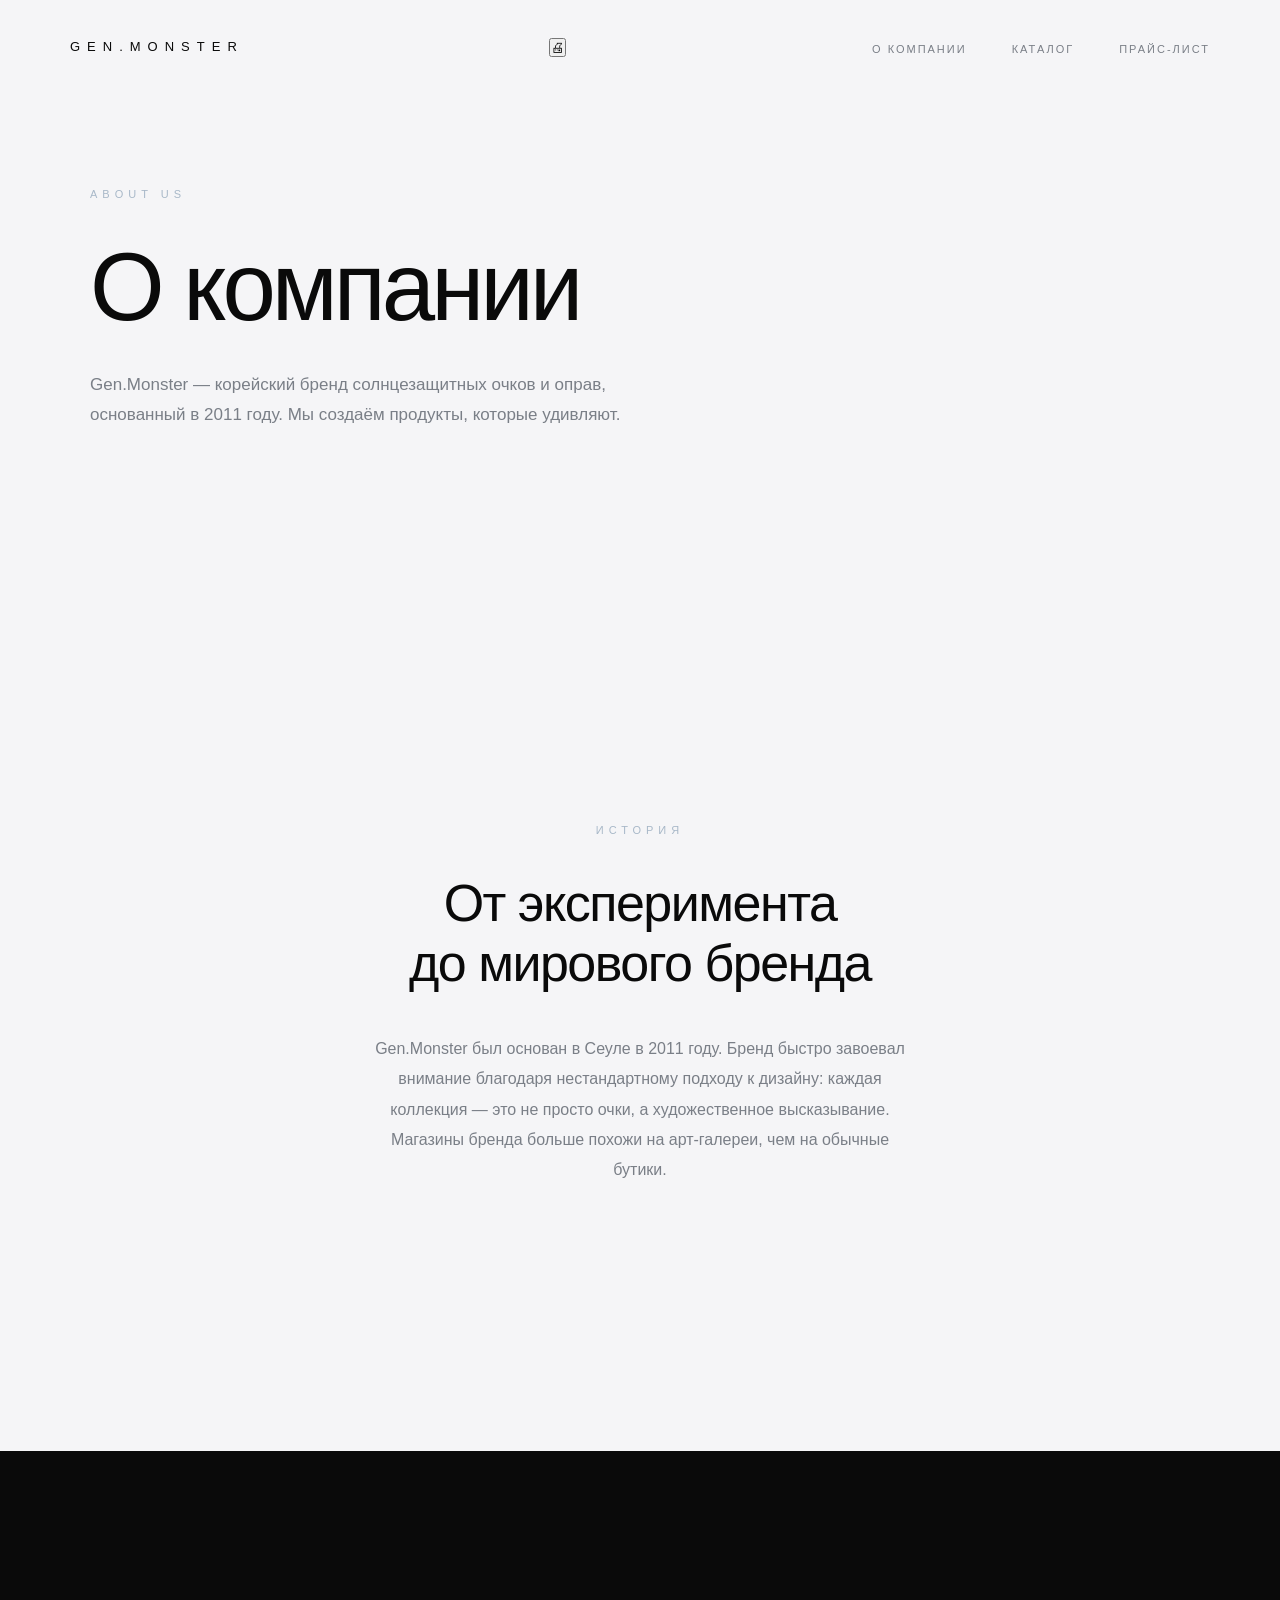
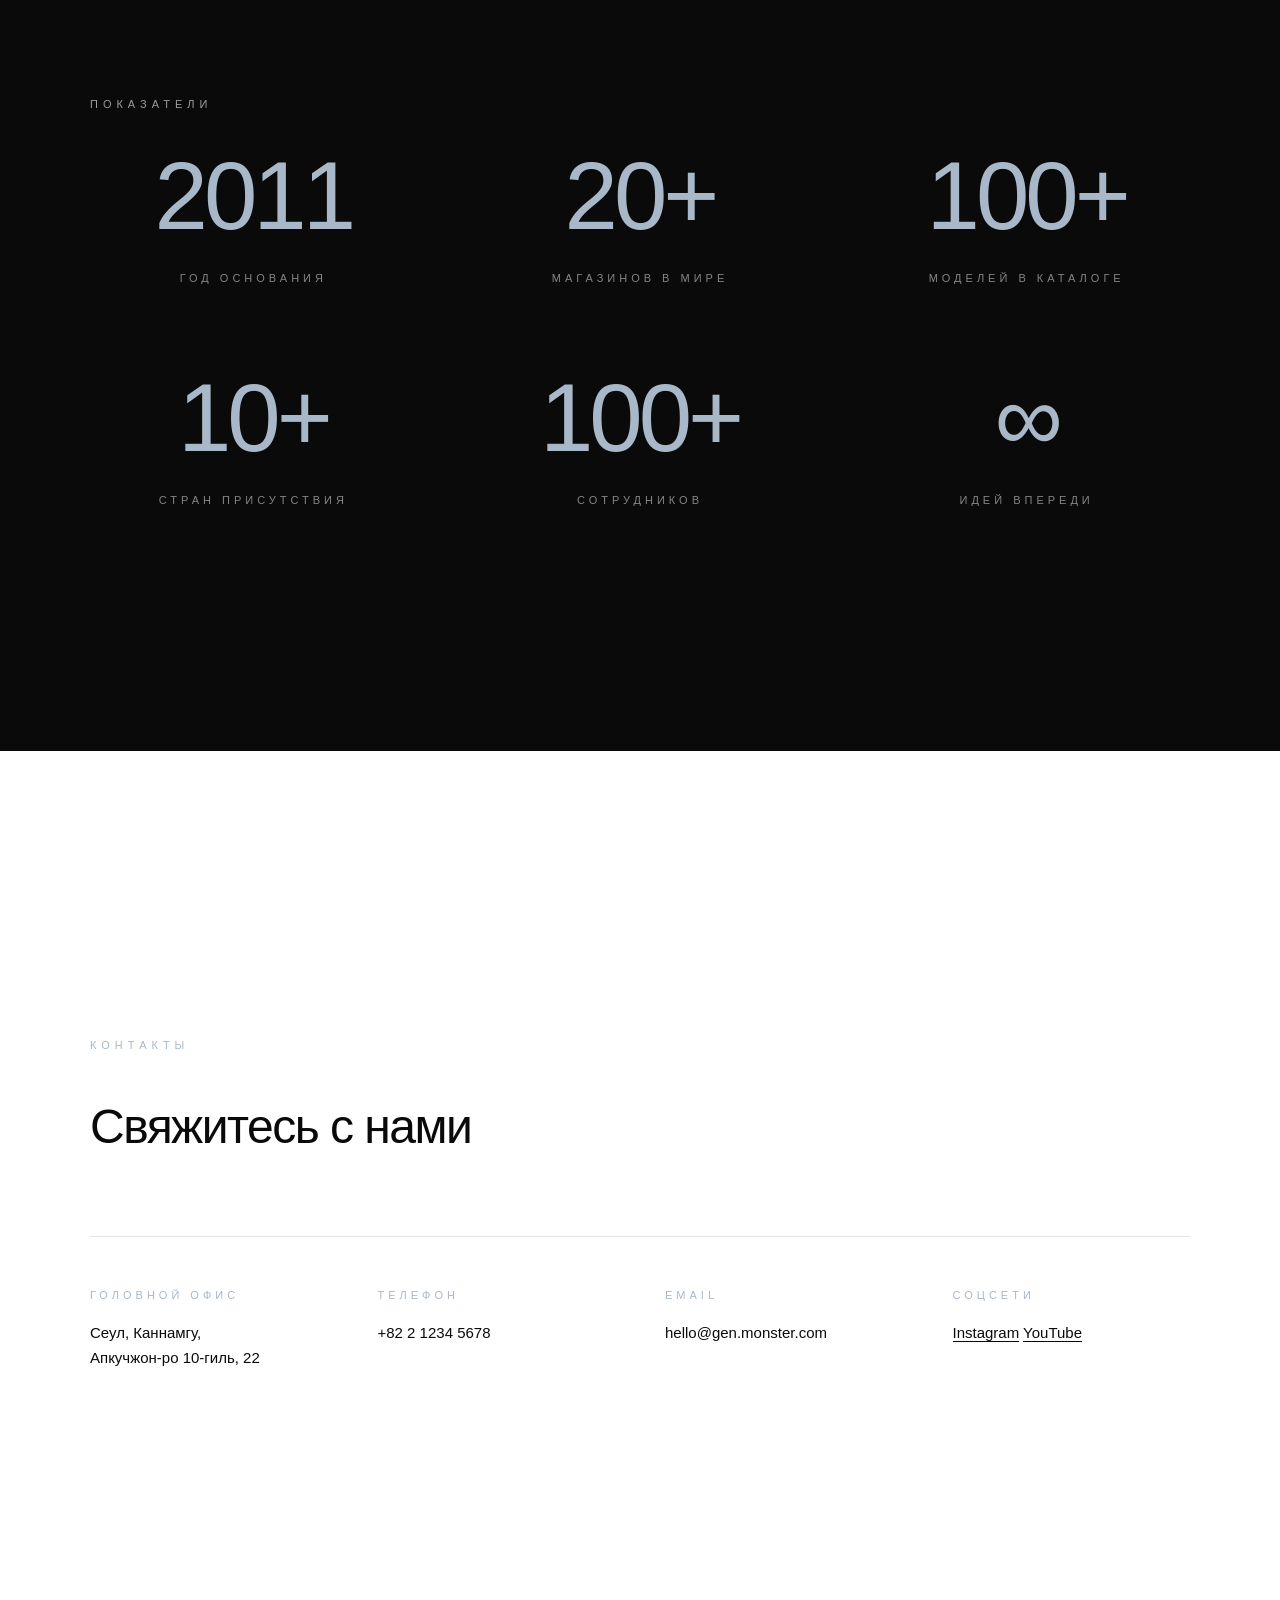
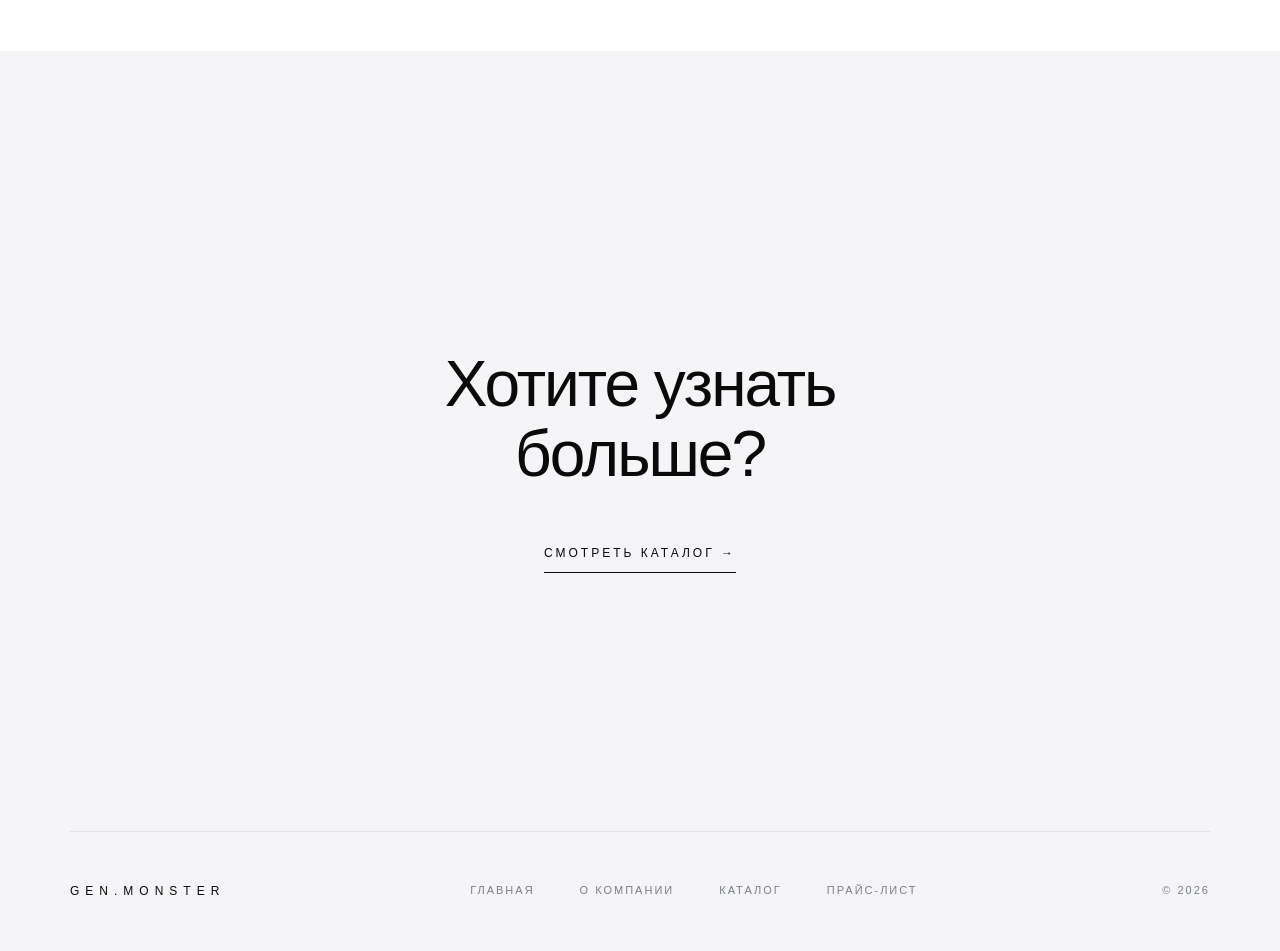
==== commit c4d1b5de: "Update about.html <button class="print-toggle" id="print-toggle" aria-label="Версия для печати">   " ====
--- a/about.html
+++ b/about.html
@@ -12,11 +12,14 @@
     <!-- ШАПКА -->
     <header class="header"> 
            <a href="index.html" class="logo">GEN.MONSTER</a>
+           <button class="print-toggle" id="print-toggle" aria-label="Версия для печати">
+                🖨
+           </button>
            <button class="burger" id="burger" aria-label="Открыть меню">
                 <span></span>
                 <span></span>
                 <span></span>
-            </button>
+           </button>
         <nav class="nav" id="nav">
             <ul>
                 <li><a href="about.html">О компании</a></li>
--- a/styles.css
+++ b/styles.css
@@ -887,3 +887,149 @@
         font-size: 22px;
     }
 }
+/* ===== ВЕРСИЯ ДЛЯ ПЕЧАТИ (Ctrl+P) ===== */
+@media print {
+
+    /* Скрываем всё лишнее */
+    .header,
+    .burger,
+    .footer,
+    .nav,
+    .footer-nav,
+    .screen-bg,
+    .screen-map,
+    .scroll-hint,
+    .overlay,
+    .link-arrow,
+    .map-overlay,
+    .image-caption {
+        display: none !important;
+    }
+
+    /* Общий фон — белый, текст — чёрный */
+    body {
+        background: #ffffff !important;
+        color: #000000 !important;
+        font-size: 12pt;
+        line-height: 1.4;
+    }
+
+    /* Каждый экран — компактно, без 100vh */
+    .screen {
+        min-height: auto !important;
+        padding: 20px 0 !important;
+        page-break-inside: avoid;
+    }
+
+    .screen-content {
+        max-width: 100% !important;
+    }
+
+    /* Заголовки — чёрные */
+    h1, h2, h3 {
+        color: #000000 !important;
+        page-break-after: avoid;
+    }
+
+    /* Тексты — обычные */
+    p, span, li, td, th {
+        color: #000000 !important;
+    }
+
+    /* Ссылки — без подчёркивания, чёрные */
+    a {
+        color: #000000 !important;
+        text-decoration: none !important;
+    }
+
+    /* Каталог — сетка в 3 колонки */
+    .catalog {
+        padding: 20px 0 !important;
+    }
+
+    .catalog-grid {
+        display: grid !important;
+        grid-template-columns: repeat(3, 1fr) !important;
+        gap: 20px !important;
+    }
+
+    .product-image {
+        background: none !important;
+        aspect-ratio: auto !important;
+        margin-bottom: 10px !important;
+    }
+
+    .product-image img {
+        width: 100% !important;
+        height: auto !important;
+        max-height: 200px;
+        object-fit: contain !important;
+    }
+
+    .product h3 {
+        font-size: 14pt !important;
+    }
+
+    /* Прайс-таблица — чёткая ч/б */
+    .price-table {
+        border: 1px solid #000 !important;
+        font-size: 11pt !important;
+    }
+
+    .price-table thead th {
+        background: #ffffff !important;
+        color: #000000 !important;
+        border: 1px solid #000 !important;
+        padding: 8px !important;
+    }
+
+    .price-table tbody td {
+        background: #ffffff !important;
+        color: #000000 !important;
+        border: 1px solid #000 !important;
+        padding: 8px !important;
+    }
+
+    /* Категории — тоже ч/б с жирным */
+    .row-category td {
+        background: #ffffff !important;
+        color: #000000 !important;
+        font-weight: bold !important;
+        border: 1px solid #000 !important;
+    }
+
+    /* Акция — рамка вместо тёмного фона */
+    .row-promo td {
+        background: #ffffff !important;
+        color: #000000 !important;
+        border: 2px solid #000 !important;
+        font-weight: bold !important;
+    }
+
+    /* Показатели цифрами — крупно, но ч/б */
+    .number-value {
+        color: #000000 !important;
+        font-size: 32pt !important;
+    }
+
+    .number-label {
+        color: #000000 !important;
+    }
+
+    /* Контакты — все ч/б */
+    .contacts-grid {
+        border-top: 1px solid #000 !important;
+    }
+
+    .contact-label {
+        color: #000000 !important;
+        font-weight: bold !important;
+    }
+
+    /* Убираем тени и скругления */
+    * {
+        box-shadow: none !important;
+        text-shadow: none !important;
+        border-radius: 0 !important;
+    }
+}
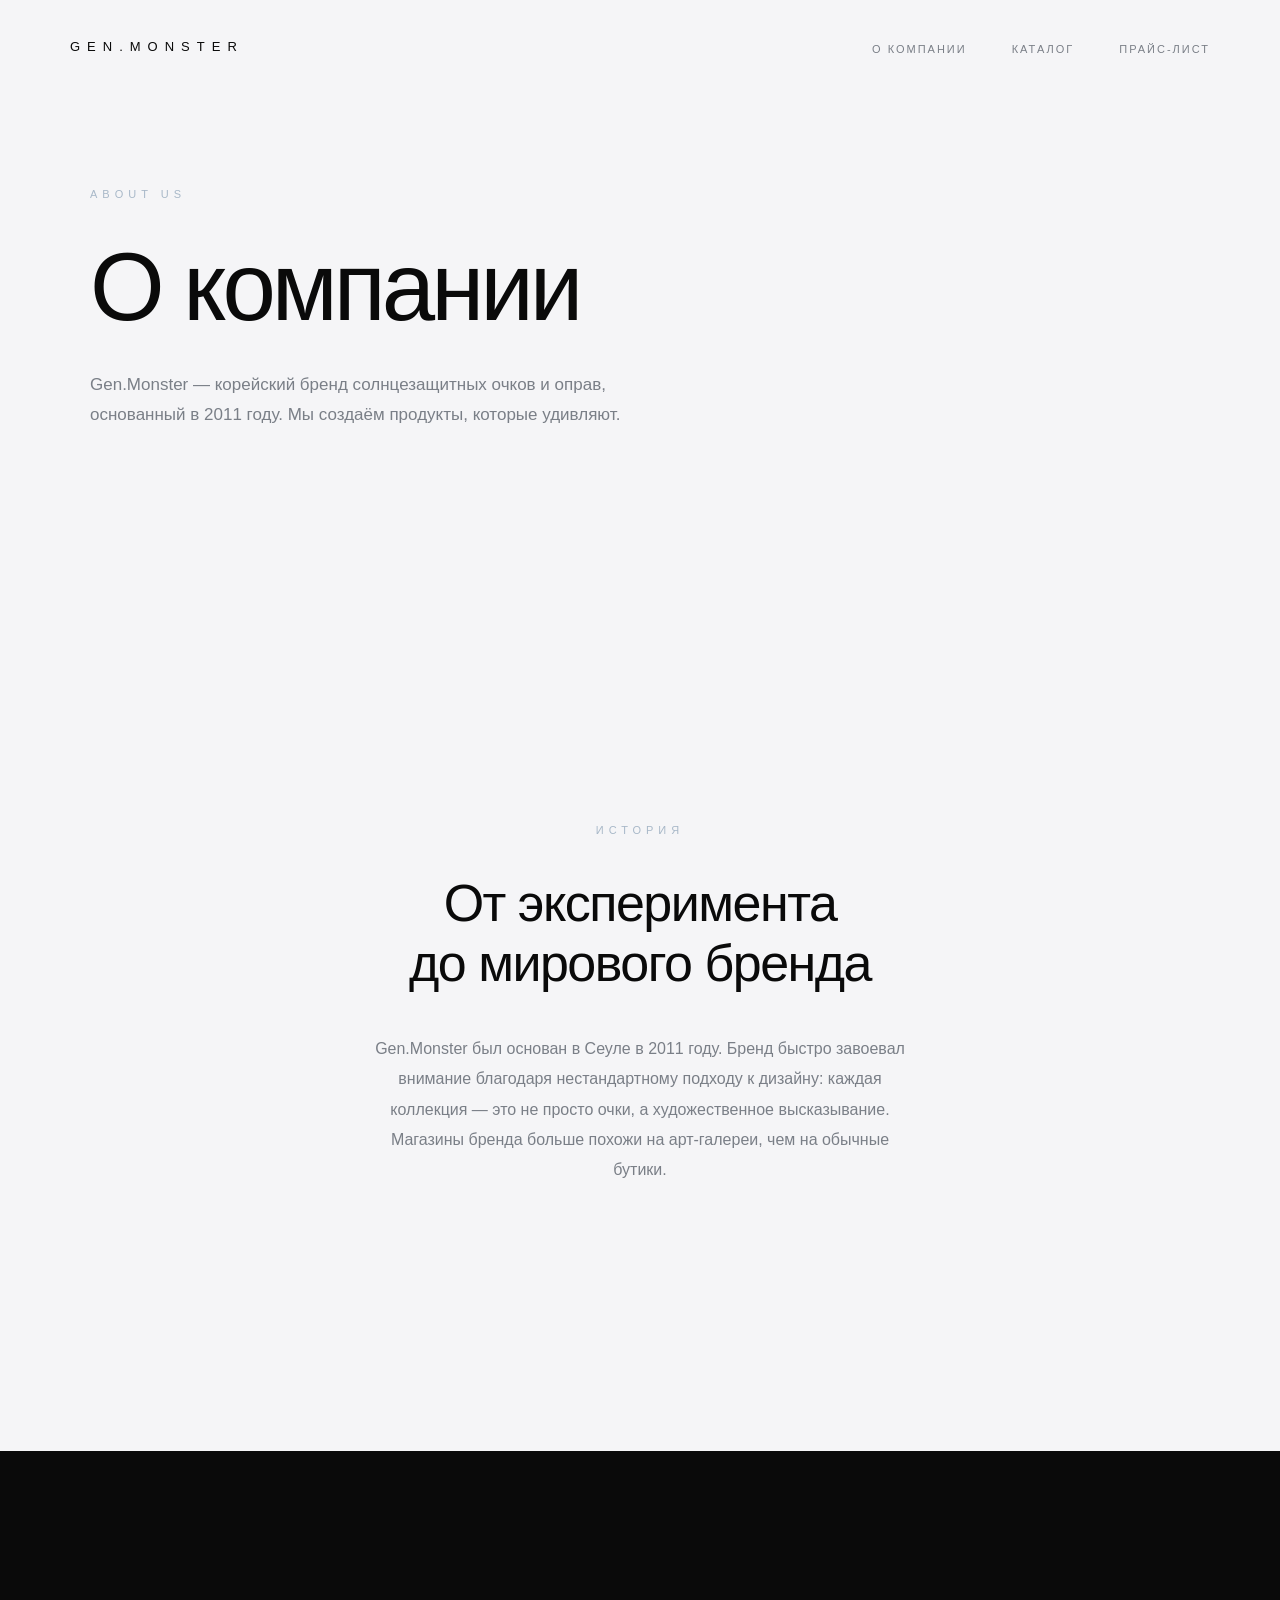
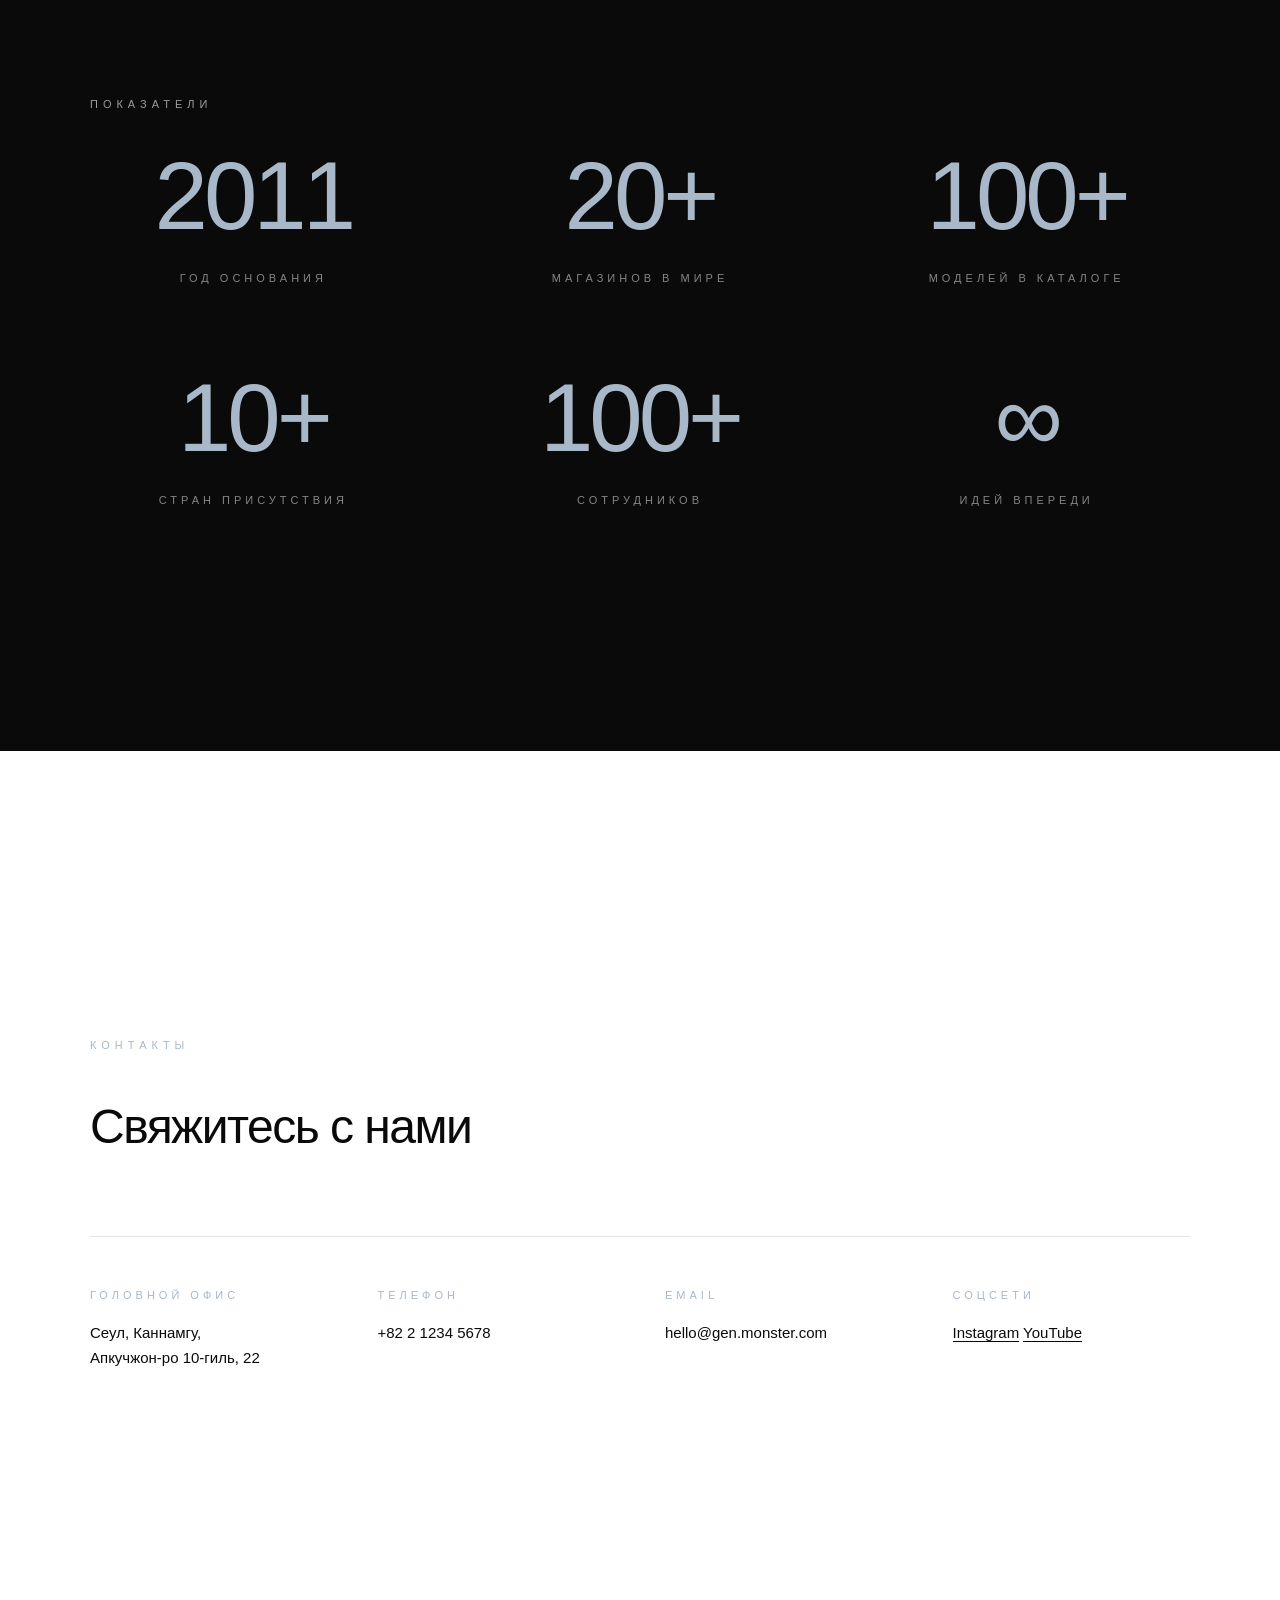
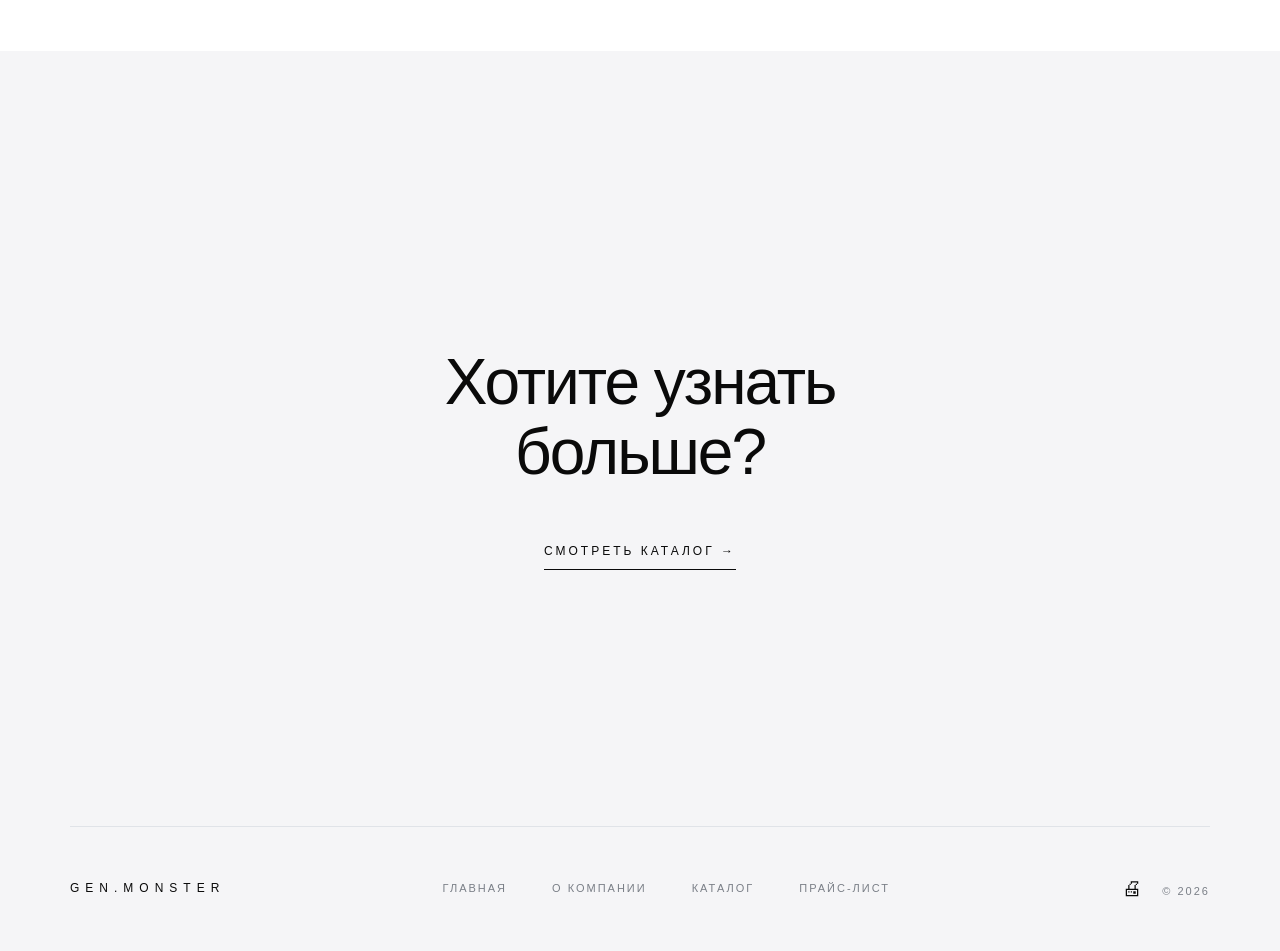
==== commit 3392ad45: "Update about.html" ====
--- a/about.html
+++ b/about.html
@@ -12,9 +12,6 @@
     <!-- ШАПКА -->
     <header class="header"> 
            <a href="index.html" class="logo">GEN.MONSTER</a>
-           <button class="print-toggle" id="print-toggle" aria-label="Версия для печати">
-                🖨
-           </button>
            <button class="burger" id="burger" aria-label="Открыть меню">
                 <span></span>
                 <span></span>
@@ -141,7 +138,12 @@
                     <li><a href="price.html">Прайс-лист</a></li>
                 </ul>
             </nav>
-            <div class="footer-copy">© 2026</div>
+            <div class="footer-copy">
+            <button class="print-toggle" id="print-toggle" aria-label="Версия для печати">
+                🖨
+            </button>
+    <span>© 2026</span>
+</div>
         </footer>
     </section>
 
--- a/styles.css
+++ b/styles.css
@@ -1033,3 +1033,24 @@
         border-radius: 0 !important;
     }
 }
+/* ===== КНОПКА ПРИНТЕРА ===== */
+.print-toggle {
+    background: none;
+    border: none;
+    font-size: 20px;
+    cursor: pointer;
+    padding: 0 15px;
+    transition: transform 0.3s;
+    color: var(--ink);
+}
+
+.print-toggle:hover {
+    transform: scale(1.2);
+}
+
+@media (max-width: 900px) {
+    .print-toggle {
+        font-size: 18px;
+        padding: 0 10px;
+    }
+}
